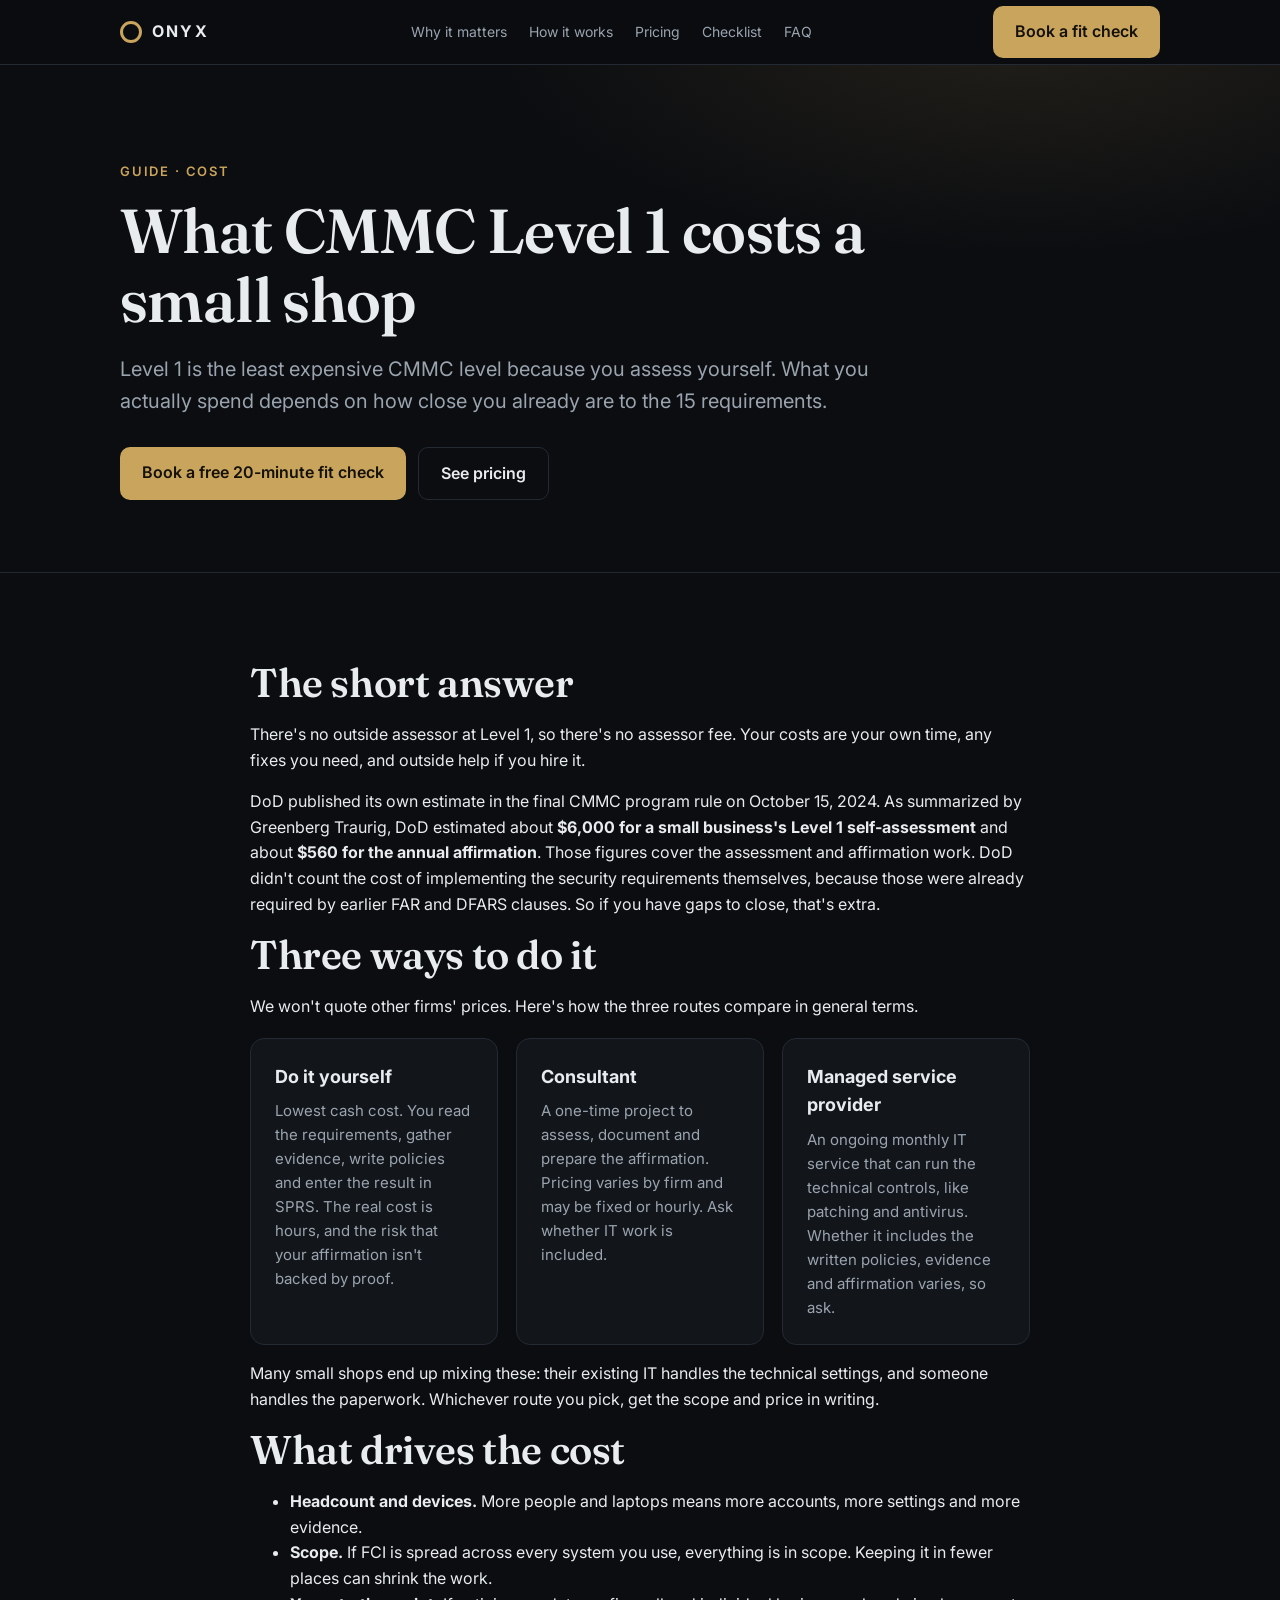
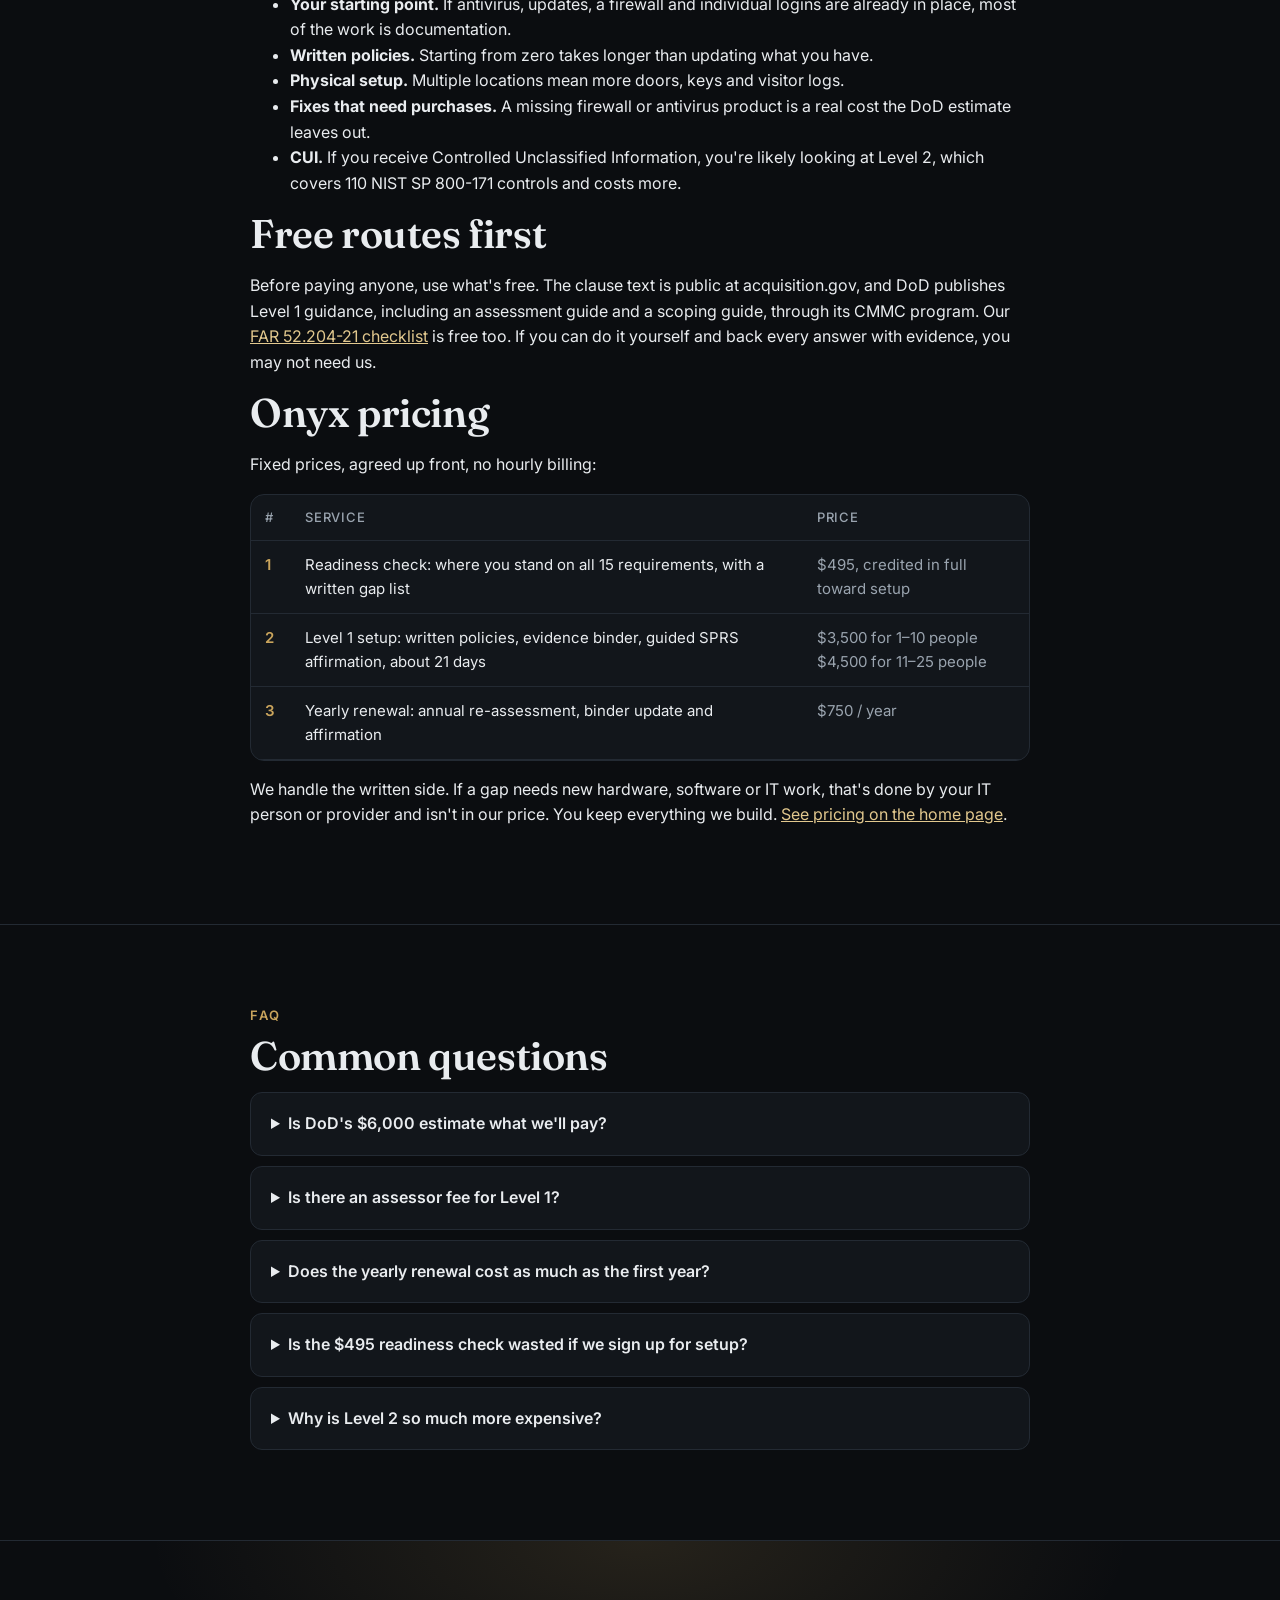
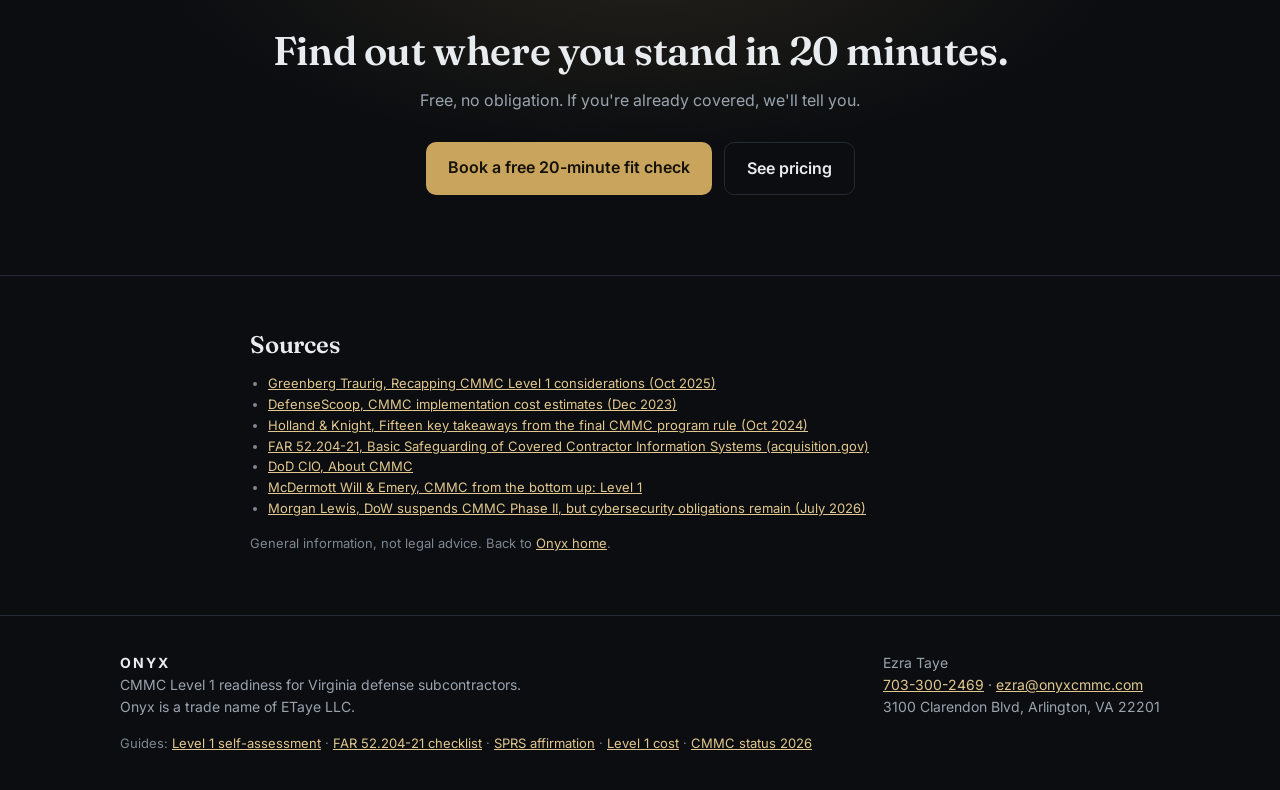
==== cmmc-level-1-cost/index.html @ 54ad32a2 "Add 5 Level 1 guides, sitemap, robots, llms.txt; claim fixes Co-Authored-By: Claude Opus 5.5 <norepl" ====
<!doctype html>
<html lang="en">
<head>
<meta charset="utf-8">
<meta name="viewport" content="width=device-width, initial-scale=1">
<title>CMMC Level 1 Cost: Honest Ranges for Small Shops</title>
<meta name="description" content="What CMMC Level 1 actually costs a small DoD subcontractor: DoD's own estimate, DIY vs consultant vs MSP, what drives cost, and Onyx's fixed prices.">
<link rel="canonical" href="https://onyxcmmc.com/cmmc-level-1-cost/">
<link rel="icon" href="data:image/svg+xml,%3Csvg xmlns='http://www.w3.org/2000/svg' viewBox='0 0 32 32'%3E%3Crect width='32' height='32' rx='7' fill='%230b0d10'/%3E%3Ccircle cx='16' cy='16' r='8.5' fill='none' stroke='%23c9a45c' stroke-width='3'/%3E%3C/svg%3E">
<link rel="preconnect" href="https://fonts.googleapis.com">
<link rel="preconnect" href="https://fonts.gstatic.com" crossorigin>
<link href="https://fonts.googleapis.com/css2?family=Inter:wght@400;500;600;700&family=Fraunces:opsz,wght@9..144,500;9..144,600&display=swap" rel="stylesheet">
<style>
:root{--bg:#0b0d10;--panel:#12161b;--line:#232a33;--text:#e9ecef;--muted:#9aa4af;--gold:#c9a45c;--gold2:#e2c88e;--ok:#5fb98a;--max:1080px}
*{box-sizing:border-box}html{scroll-behavior:smooth}
body{margin:0;background:var(--bg);color:var(--text);font:16px/1.6 Inter,system-ui,-apple-system,Segoe UI,Roboto,sans-serif;-webkit-font-smoothing:antialiased}
a{color:var(--gold2)}
.wrap{max-width:var(--max);margin:0 auto;padding:0 20px}
header{position:sticky;top:0;z-index:5;background:rgba(11,13,16,.88);backdrop-filter:blur(8px);border-bottom:1px solid var(--line)}
.nav{display:flex;align-items:center;justify-content:space-between;height:64px}
.logo{display:flex;align-items:center;gap:10px;font-weight:700;letter-spacing:.14em;text-decoration:none;color:var(--text)}
.logo i{width:22px;height:22px;border-radius:50%;border:3px solid var(--gold);display:inline-block}
.nav nav a{color:var(--muted);text-decoration:none;margin-left:22px;font-size:14px}
.nav nav a:hover{color:var(--text)}
.btn{display:inline-block;background:var(--gold);color:#14110a;font-weight:600;text-decoration:none;padding:13px 22px;border-radius:10px;transition:background .15s}
.btn:hover{background:var(--gold2)}
.btn.ghost{background:transparent;color:var(--text);border:1px solid var(--line)}
.btn.ghost:hover{border-color:var(--gold)}
.hero{padding:96px 0 72px;border-bottom:1px solid var(--line);background:radial-gradient(900px 400px at 80% -10%,rgba(201,164,92,.13),transparent 60%)}
.eyebrow{color:var(--gold);font-size:13px;font-weight:600;letter-spacing:.14em;text-transform:uppercase}
h1,h2{font-family:Fraunces,Georgia,serif;font-weight:600;letter-spacing:-.01em;line-height:1.12}
h1{font-size:clamp(36px,5.4vw,62px);margin:14px 0 18px;max-width:14ch}
.lead{font-size:clamp(17px,2vw,20px);color:var(--muted);max-width:60ch;margin:0 0 30px}
.ctas{display:flex;gap:12px;flex-wrap:wrap}
.trust{display:flex;gap:28px;flex-wrap:wrap;margin-top:40px;color:var(--muted);font-size:14px}
.trust b{color:var(--text);font-weight:600}
section{padding:80px 0;border-bottom:1px solid var(--line)}
h2{font-size:clamp(28px,3.6vw,40px);margin:8px 0 14px}
.sub{color:var(--muted);max-width:62ch;margin:0 0 36px}
.grid{display:grid;gap:18px}
.g3{grid-template-columns:repeat(3,1fr)}.g2{grid-template-columns:repeat(2,1fr)}
.card{background:var(--panel);border:1px solid var(--line);border-radius:14px;padding:24px}
.card h3{margin:0 0 8px;font-size:18px}
.card p{margin:0;color:var(--muted);font-size:15px}
.num{font-family:Fraunces,Georgia,serif;color:var(--gold);font-size:30px;line-height:1;margin-bottom:12px}
.stat{font-family:Fraunces,Georgia,serif;font-size:44px;color:var(--gold2);line-height:1}
.price{display:flex;flex-direction:column}
.price .amt{font-family:Fraunces,Georgia,serif;font-size:40px;margin:6px 0 4px}
.price .amt small{font-family:Inter,sans-serif;font-size:14px;color:var(--muted);font-weight:400}
.price ul{padding-left:18px;color:var(--muted);font-size:15px;margin:12px 0 0}
.price.feature{border-color:var(--gold)}
.tag{display:inline-block;font-size:12px;font-weight:600;color:#14110a;background:var(--gold);padding:3px 9px;border-radius:99px;align-self:flex-start}
table{width:100%;border-collapse:collapse;font-size:15px}
th,td{text-align:left;padding:12px 14px;border-bottom:1px solid var(--line);vertical-align:top}
th{color:var(--muted);font-weight:500;font-size:13px;text-transform:uppercase;letter-spacing:.06em}
td:first-child{color:var(--gold);font-weight:600;width:40px}
td:last-child{color:var(--muted)}
.tablewrap{background:var(--panel);border:1px solid var(--line);border-radius:14px;overflow-x:auto}
details{background:var(--panel);border:1px solid var(--line);border-radius:12px;padding:18px 20px;margin-bottom:10px}
summary{cursor:pointer;font-weight:600}
details p{color:var(--muted);margin:10px 0 0}
.cta-band{text-align:center;background:radial-gradient(700px 300px at 50% 0,rgba(201,164,92,.14),transparent 70%)}
.cta-band .ctas{justify-content:center}
footer{padding:36px 0;color:var(--muted);font-size:14px}
.foot{display:flex;justify-content:space-between;gap:20px;flex-wrap:wrap}
.note{font-size:13px;color:#7d8792;margin-top:14px}
@media (max-width:860px){.g3,.g2{grid-template-columns:1fr}.nav nav{display:none}.hero{padding:64px 0 52px}section{padding:60px 0}}
</style>
<script type="application/ld+json">
{
 "@context": "https://schema.org",
 "@type": "FAQPage",
 "mainEntity": [
  {
   "@type": "Question",
   "name": "Is DoD's $6,000 estimate what we'll pay?",
   "acceptedAnswer": {
    "@type": "Answer",
    "text": "Not necessarily. It's DoD's estimate of the assessment work for a small business, and it leaves out the cost of implementing the requirements. Your cost depends on your gaps and whether you hire help."
   }
  },
  {
   "@type": "Question",
   "name": "Is there an assessor fee for Level 1?",
   "acceptedAnswer": {
    "@type": "Answer",
    "text": "No outside assessor is involved at Level 1. Your company assesses itself and affirms the result in SPRS."
   }
  },
  {
   "@type": "Question",
   "name": "Does the yearly renewal cost as much as the first year?",
   "acceptedAnswer": {
    "@type": "Answer",
    "text": "With Onyx, no. The yearly renewal is $750, compared with $3,500 to $4,500 for setup, because the policies and evidence binder already exist."
   }
  },
  {
   "@type": "Question",
   "name": "Is the $495 readiness check wasted if we sign up for setup?",
   "acceptedAnswer": {
    "@type": "Answer",
    "text": "No. It's credited in full toward the Level 1 setup."
   }
  },
  {
   "@type": "Question",
   "name": "Why is Level 2 so much more expensive?",
   "acceptedAnswer": {
    "@type": "Answer",
    "text": "Level 2 covers the 110 controls in NIST SP 800-171 for companies handling CUI, compared with 15 requirements at Level 1."
   }
  }
 ]
}
</script>
</head>
<body>
<header><div class="wrap nav">
  <a class="logo" href="/"><i></i>ONYX</a>
  <nav><a href="/#why">Why it matters</a><a href="/#how">How it works</a><a href="/#pricing">Pricing</a><a href="/#checklist">Checklist</a><a href="/#faq">FAQ</a></nav>
  <a class="btn" href="https://calendar.app.google/ubBg99S3piYL8Ur68">Book a fit check</a>
</div></header>

<main>
<div class="hero"><div class="wrap">
  <div class="eyebrow">Guide · Cost</div>
  <h1 style="max-width:20ch">What CMMC Level 1 costs a small shop</h1>
  <p class="lead">Level 1 is the least expensive CMMC level because you assess yourself. What you actually spend depends on how close you already are to the 15 requirements.</p>
  
  <div class="ctas">
    <a class="btn" href="https://calendar.app.google/ubBg99S3piYL8Ur68">Book a free 20-minute fit check</a>
    <a class="btn ghost" href="/#pricing">See pricing</a>
  </div>
</div></div>

<section><div class="wrap" style="max-width:820px">
<h2>The short answer</h2>
<p>There's no outside assessor at Level 1, so there's no assessor fee. Your costs are your own time, any fixes you need, and outside help if you hire it.</p>
<p>DoD published its own estimate in the final CMMC program rule on October 15, 2024. As summarized by Greenberg Traurig, DoD estimated about <b>$6,000 for a small business's Level 1 self-assessment</b> and about <b>$560 for the annual affirmation</b>. Those figures cover the assessment and affirmation work. DoD didn't count the cost of implementing the security requirements themselves, because those were already required by earlier FAR and DFARS clauses. So if you have gaps to close, that's extra.</p>

<h2>Three ways to do it</h2>
<p>We won't quote other firms' prices. Here's how the three routes compare in general terms.</p>
<div class="grid g3" style="margin:18px 0 8px">
  <div class="card"><h3>Do it yourself</h3><p>Lowest cash cost. You read the requirements, gather evidence, write policies and enter the result in SPRS. The real cost is hours, and the risk that your affirmation isn't backed by proof.</p></div>
  <div class="card"><h3>Consultant</h3><p>A one-time project to assess, document and prepare the affirmation. Pricing varies by firm and may be fixed or hourly. Ask whether IT work is included.</p></div>
  <div class="card"><h3>Managed service provider</h3><p>An ongoing monthly IT service that can run the technical controls, like patching and antivirus. Whether it includes the written policies, evidence and affirmation varies, so ask.</p></div>
</div>
<p>Many small shops end up mixing these: their existing IT handles the technical settings, and someone handles the paperwork. Whichever route you pick, get the scope and price in writing.</p>

<h2>What drives the cost</h2>
<ul>
  <li><b>Headcount and devices.</b> More people and laptops means more accounts, more settings and more evidence.</li>
  <li><b>Scope.</b> If FCI is spread across every system you use, everything is in scope. Keeping it in fewer places can shrink the work.</li>
  <li><b>Your starting point.</b> If antivirus, updates, a firewall and individual logins are already in place, most of the work is documentation.</li>
  <li><b>Written policies.</b> Starting from zero takes longer than updating what you have.</li>
  <li><b>Physical setup.</b> Multiple locations mean more doors, keys and visitor logs.</li>
  <li><b>Fixes that need purchases.</b> A missing firewall or antivirus product is a real cost the DoD estimate leaves out.</li>
  <li><b>CUI.</b> If you receive Controlled Unclassified Information, you're likely looking at Level 2, which covers 110 NIST SP 800-171 controls and costs more.</li>
</ul>

<h2>Free routes first</h2>
<p>Before paying anyone, use what's free. The clause text is public at acquisition.gov, and DoD publishes Level 1 guidance, including an assessment guide and a scoping guide, through its CMMC program. Our <a href="/far-52-204-21-checklist/">FAR 52.204-21 checklist</a> is free too. If you can do it yourself and back every answer with evidence, you may not need us.</p>

<h2>Onyx pricing</h2>
<p>Fixed prices, agreed up front, no hourly billing:</p>
<div class="tablewrap" style="margin:14px 0"><table>
  <thead><tr><th>#</th><th>Service</th><th>Price</th></tr></thead>
  <tbody>
    <tr><td>1</td><td>Readiness check: where you stand on all 15 requirements, with a written gap list</td><td>$495, credited in full toward setup</td></tr>
    <tr><td>2</td><td>Level 1 setup: written policies, evidence binder, guided SPRS affirmation, about 21 days</td><td>$3,500 for 1–10 people<br>$4,500 for 11–25 people</td></tr>
    <tr><td>3</td><td>Yearly renewal: annual re-assessment, binder update and affirmation</td><td>$750 / year</td></tr>
  </tbody>
</table></div>
<p>We handle the written side. If a gap needs new hardware, software or IT work, that's done by your IT person or provider and isn't in our price. You keep everything we build. <a href="/#pricing">See pricing on the home page</a>.</p>
</div></section>

<section id="faq"><div class="wrap" style="max-width:820px">
  <div class="eyebrow">FAQ</div>
  <h2>Common questions</h2>
  <details><summary>Is DoD's $6,000 estimate what we'll pay?</summary><p>Not necessarily. It's DoD's estimate of the assessment work for a small business, and it leaves out the cost of implementing the requirements. Your cost depends on your gaps and whether you hire help.</p></details>
  <details><summary>Is there an assessor fee for Level 1?</summary><p>No outside assessor is involved at Level 1. Your company assesses itself and affirms the result in SPRS.</p></details>
  <details><summary>Does the yearly renewal cost as much as the first year?</summary><p>With Onyx, no. The yearly renewal is $750, compared with $3,500 to $4,500 for setup, because the policies and evidence binder already exist.</p></details>
  <details><summary>Is the $495 readiness check wasted if we sign up for setup?</summary><p>No. It's credited in full toward the Level 1 setup.</p></details>
  <details><summary>Why is Level 2 so much more expensive?</summary><p>Level 2 covers the 110 controls in NIST SP 800-171 for companies handling CUI, compared with 15 requirements at Level 1.</p></details>
</div></section>

<section class="cta-band"><div class="wrap">
  <h2>Find out where you stand in 20 minutes.</h2>
  <p class="sub" style="margin:0 auto 28px">Free, no obligation. If you're already covered, we'll tell you.</p>
  <div class="ctas"><a class="btn" href="https://calendar.app.google/ubBg99S3piYL8Ur68">Book a free 20-minute fit check</a><a class="btn ghost" href="/#pricing">See pricing</a></div>
</div></section>

<section style="padding:48px 0"><div class="wrap" style="max-width:820px">
  <h2 style="font-size:24px">Sources</h2>
  <ul class="note" style="padding-left:18px">
    <li><a href="https://gtlaw.com/en/insights/2025/10/recapping-cmmc-level-1-considerations-for-government-contractors">Greenberg Traurig, Recapping CMMC Level 1 considerations (Oct 2025)</a></li>
    <li><a href="https://defensescoop.com/2023/12/28/cmmc-implementation-cost-estimates/">DefenseScoop, CMMC implementation cost estimates (Dec 2023)</a></li>
    <li><a href="https://hklaw.com/en/insights/publications/2024/10/fifteen-key-takeaways-from-the-final-cmmc-program-rule-issued-by-dod">Holland &amp; Knight, Fifteen key takeaways from the final CMMC program rule (Oct 2024)</a></li>
    <li><a href="https://www.acquisition.gov/far/52.204-21">FAR 52.204-21, Basic Safeguarding of Covered Contractor Information Systems (acquisition.gov)</a></li>
    <li><a href="https://dodcio.defense.gov/CMMC/about">DoD CIO, About CMMC</a></li>
    <li><a href="https://www.mwe.com/?p=263508">McDermott Will &amp; Emery, CMMC from the bottom up: Level 1</a></li>
    <li><a href="https://www.morganlewis.com/pubs/2026/07/department-of-war-suspends-cmmc-phase-ii-requirements-but-cybersecurity-obligations-remain">Morgan Lewis, DoW suspends CMMC Phase II, but cybersecurity obligations remain (July 2026)</a></li>
  </ul>
  <p class="note">General information, not legal advice. Back to <a href="/">Onyx home</a>.</p>
</div></section>
</main>

<footer><div class="wrap foot">
  <div><b style="color:var(--text);letter-spacing:.14em">ONYX</b><br>CMMC Level 1 readiness for Virginia defense subcontractors.<br>Onyx is a trade name of ETaye LLC.</div>
  <div>Ezra Taye<br><a href="tel:+17033002469">703-300-2469</a> · <a href="mailto:ezra@onyxcmmc.com">ezra@onyxcmmc.com</a><br>3100 Clarendon Blvd, Arlington, VA 22201</div>
</div>
<div class="wrap note">Guides: <a href="/cmmc-level-1-self-assessment/">Level 1 self-assessment</a> · <a href="/far-52-204-21-checklist/">FAR 52.204-21 checklist</a> · <a href="/sprs-level-1-affirmation/">SPRS affirmation</a> · <a href="/cmmc-level-1-cost/">Level 1 cost</a> · <a href="/cmmc-status-2026/">CMMC status 2026</a></div>
</footer>
</body>
</html>
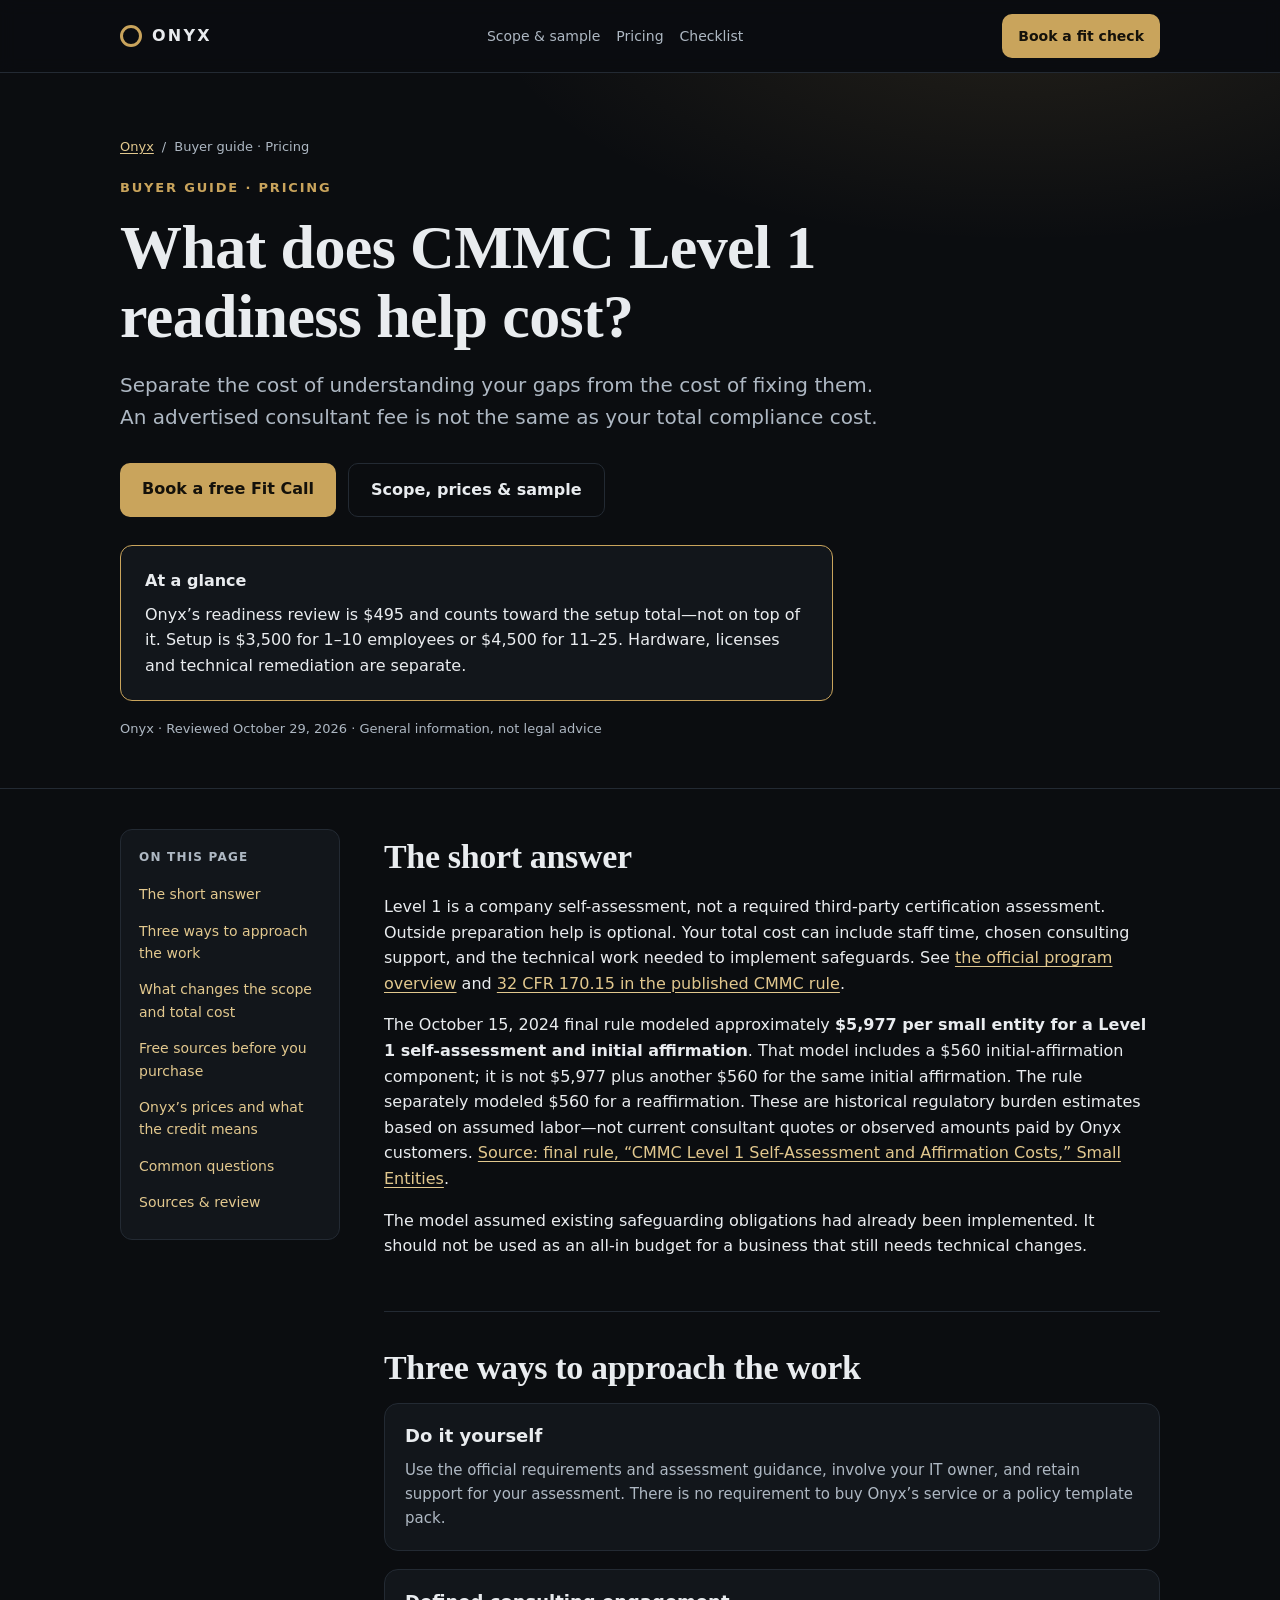
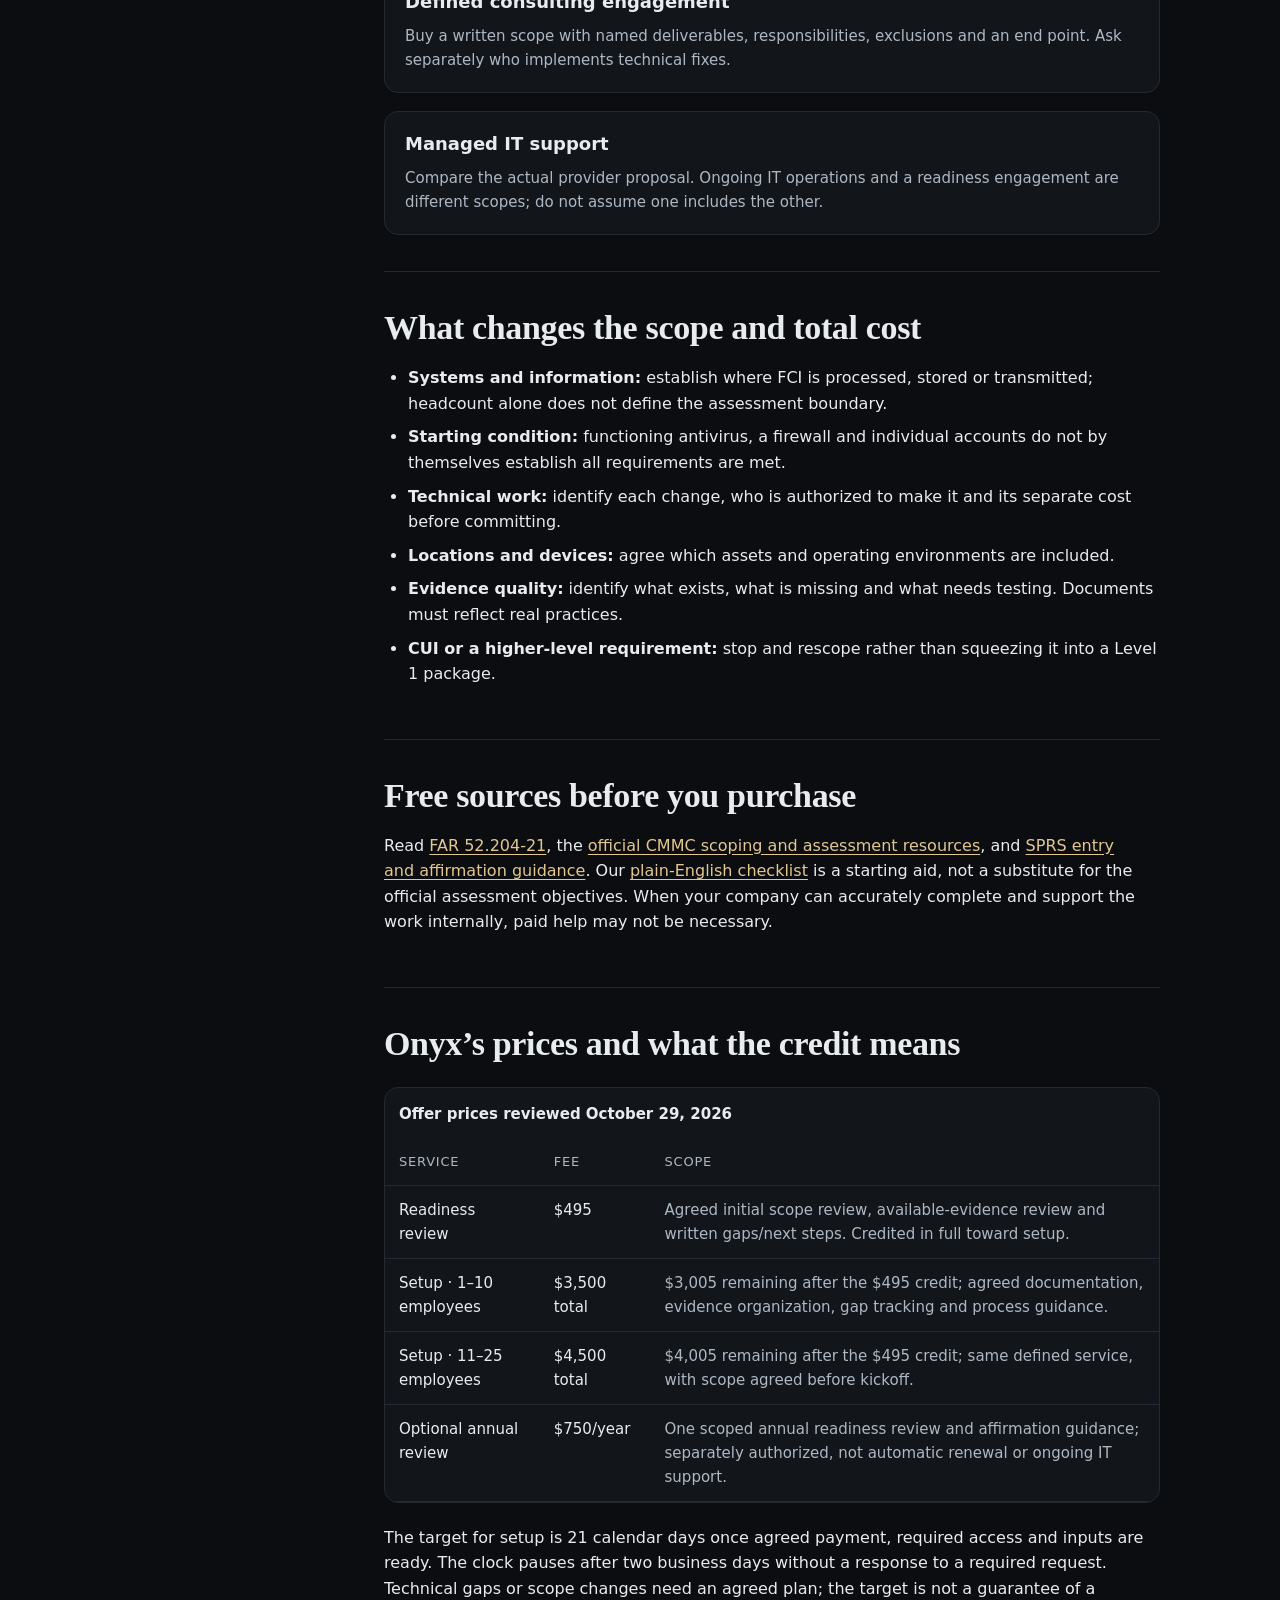
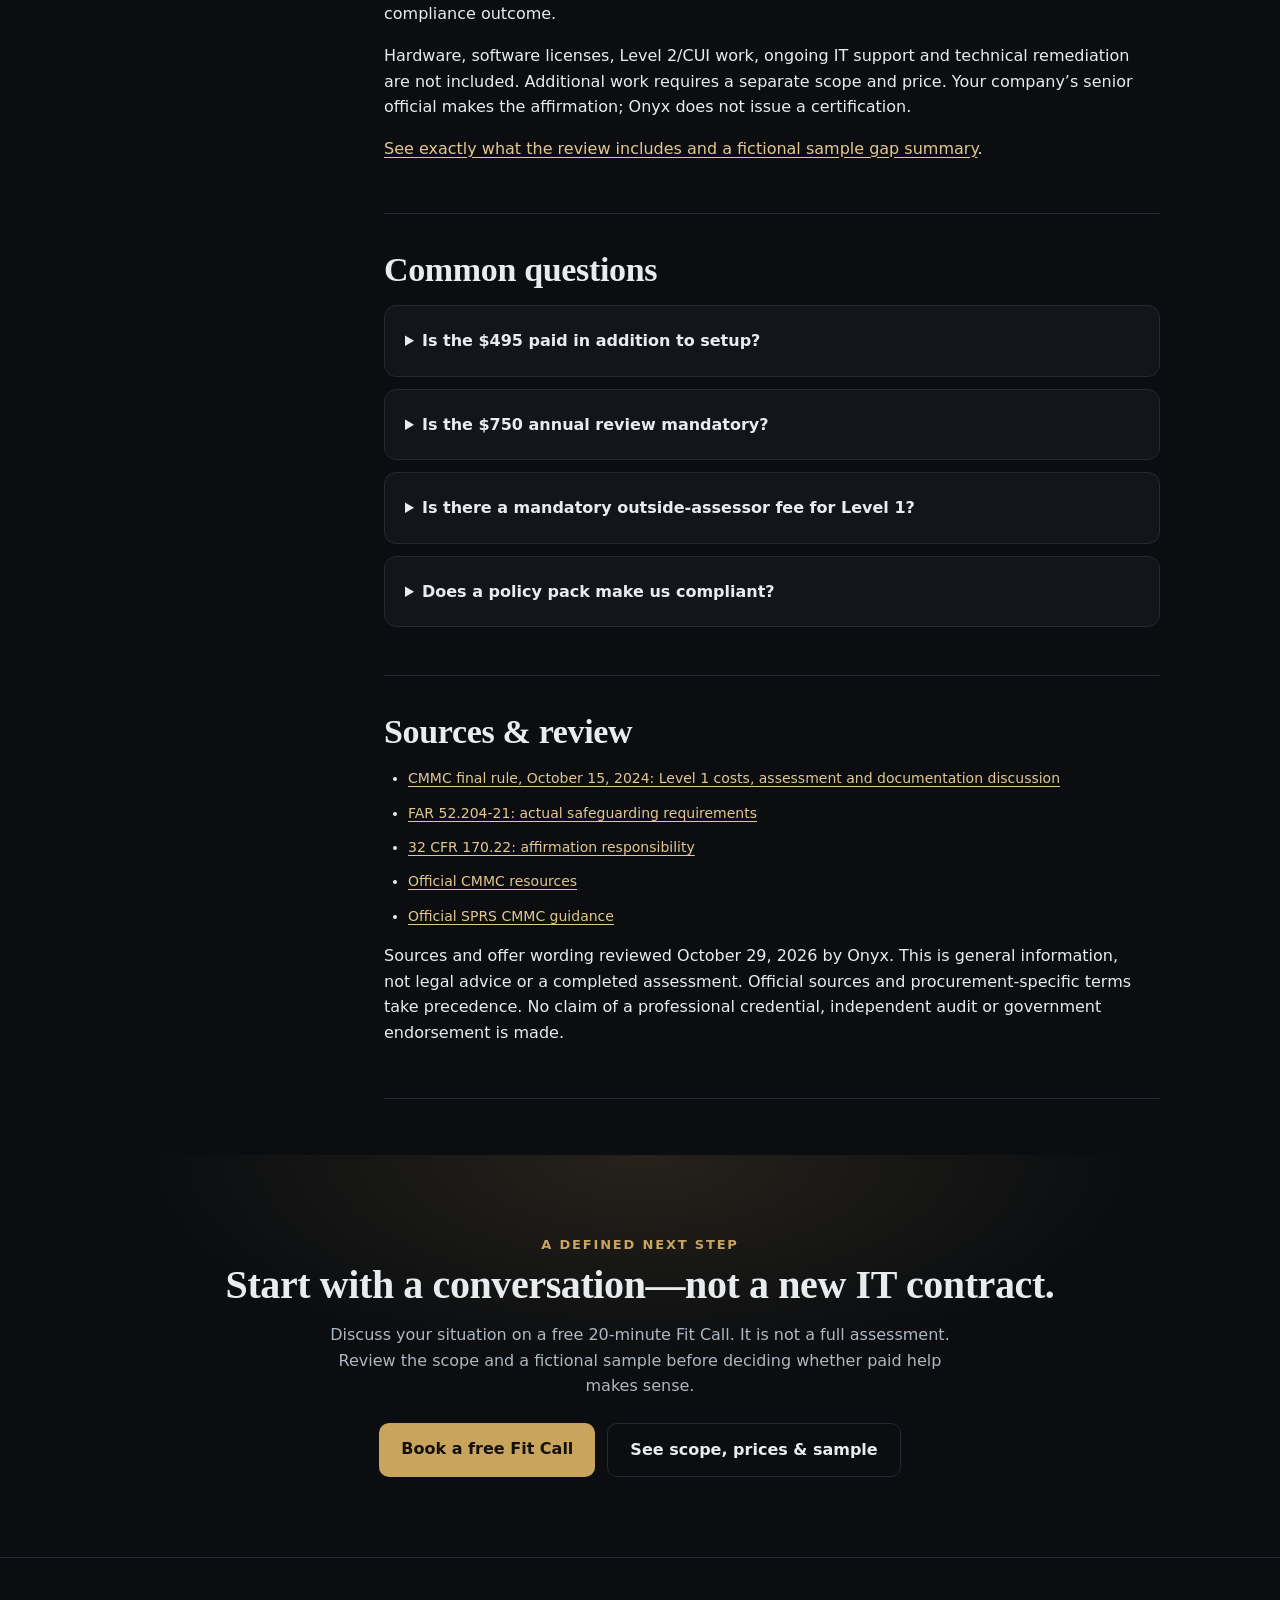
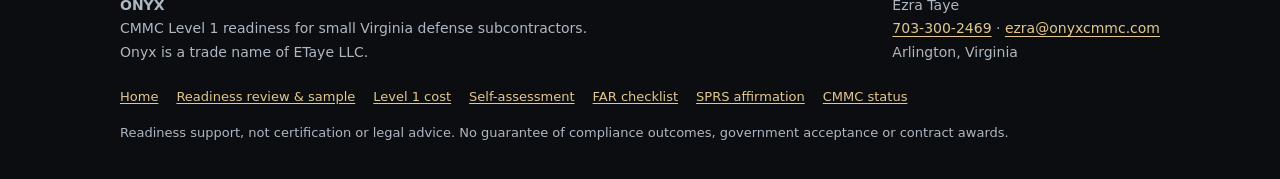
==== commit 7cac1fcf: "Release onyx-hq 6cce820: PR1 seven-page SEO polish, readiness-review page, inquiry composer Source: " ====
--- a/cmmc-level-1-cost/index.html
+++ b/cmmc-level-1-cost/index.html
@@ -1,216 +1,9 @@
 <!doctype html>
-<html lang="en">
-<head>
-<meta charset="utf-8">
-<meta name="viewport" content="width=device-width, initial-scale=1">
-<title>CMMC Level 1 Cost: Honest Ranges for Small Shops</title>
-<meta name="description" content="What CMMC Level 1 actually costs a small DoD subcontractor: DoD's own estimate, DIY vs consultant vs MSP, what drives cost, and Onyx's fixed prices.">
-<link rel="canonical" href="https://onyxcmmc.com/cmmc-level-1-cost/">
-<link rel="icon" href="data:image/svg+xml,%3Csvg xmlns='http://www.w3.org/2000/svg' viewBox='0 0 32 32'%3E%3Crect width='32' height='32' rx='7' fill='%230b0d10'/%3E%3Ccircle cx='16' cy='16' r='8.5' fill='none' stroke='%23c9a45c' stroke-width='3'/%3E%3C/svg%3E">
-<link rel="preconnect" href="https://fonts.googleapis.com">
-<link rel="preconnect" href="https://fonts.gstatic.com" crossorigin>
-<link href="https://fonts.googleapis.com/css2?family=Inter:wght@400;500;600;700&family=Fraunces:opsz,wght@9..144,500;9..144,600&display=swap" rel="stylesheet">
-<style>
-:root{--bg:#0b0d10;--panel:#12161b;--line:#232a33;--text:#e9ecef;--muted:#9aa4af;--gold:#c9a45c;--gold2:#e2c88e;--ok:#5fb98a;--max:1080px}
-*{box-sizing:border-box}html{scroll-behavior:smooth}
-body{margin:0;background:var(--bg);color:var(--text);font:16px/1.6 Inter,system-ui,-apple-system,Segoe UI,Roboto,sans-serif;-webkit-font-smoothing:antialiased}
-a{color:var(--gold2)}
-.wrap{max-width:var(--max);margin:0 auto;padding:0 20px}
-header{position:sticky;top:0;z-index:5;background:rgba(11,13,16,.88);backdrop-filter:blur(8px);border-bottom:1px solid var(--line)}
-.nav{display:flex;align-items:center;justify-content:space-between;height:64px}
-.logo{display:flex;align-items:center;gap:10px;font-weight:700;letter-spacing:.14em;text-decoration:none;color:var(--text)}
-.logo i{width:22px;height:22px;border-radius:50%;border:3px solid var(--gold);display:inline-block}
-.nav nav a{color:var(--muted);text-decoration:none;margin-left:22px;font-size:14px}
-.nav nav a:hover{color:var(--text)}
-.btn{display:inline-block;background:var(--gold);color:#14110a;font-weight:600;text-decoration:none;padding:13px 22px;border-radius:10px;transition:background .15s}
-.btn:hover{background:var(--gold2)}
-.btn.ghost{background:transparent;color:var(--text);border:1px solid var(--line)}
-.btn.ghost:hover{border-color:var(--gold)}
-.hero{padding:96px 0 72px;border-bottom:1px solid var(--line);background:radial-gradient(900px 400px at 80% -10%,rgba(201,164,92,.13),transparent 60%)}
-.eyebrow{color:var(--gold);font-size:13px;font-weight:600;letter-spacing:.14em;text-transform:uppercase}
-h1,h2{font-family:Fraunces,Georgia,serif;font-weight:600;letter-spacing:-.01em;line-height:1.12}
-h1{font-size:clamp(36px,5.4vw,62px);margin:14px 0 18px;max-width:14ch}
-.lead{font-size:clamp(17px,2vw,20px);color:var(--muted);max-width:60ch;margin:0 0 30px}
-.ctas{display:flex;gap:12px;flex-wrap:wrap}
-.trust{display:flex;gap:28px;flex-wrap:wrap;margin-top:40px;color:var(--muted);font-size:14px}
-.trust b{color:var(--text);font-weight:600}
-section{padding:80px 0;border-bottom:1px solid var(--line)}
-h2{font-size:clamp(28px,3.6vw,40px);margin:8px 0 14px}
-.sub{color:var(--muted);max-width:62ch;margin:0 0 36px}
-.grid{display:grid;gap:18px}
-.g3{grid-template-columns:repeat(3,1fr)}.g2{grid-template-columns:repeat(2,1fr)}
-.card{background:var(--panel);border:1px solid var(--line);border-radius:14px;padding:24px}
-.card h3{margin:0 0 8px;font-size:18px}
-.card p{margin:0;color:var(--muted);font-size:15px}
-.num{font-family:Fraunces,Georgia,serif;color:var(--gold);font-size:30px;line-height:1;margin-bottom:12px}
-.stat{font-family:Fraunces,Georgia,serif;font-size:44px;color:var(--gold2);line-height:1}
-.price{display:flex;flex-direction:column}
-.price .amt{font-family:Fraunces,Georgia,serif;font-size:40px;margin:6px 0 4px}
-.price .amt small{font-family:Inter,sans-serif;font-size:14px;color:var(--muted);font-weight:400}
-.price ul{padding-left:18px;color:var(--muted);font-size:15px;margin:12px 0 0}
-.price.feature{border-color:var(--gold)}
-.tag{display:inline-block;font-size:12px;font-weight:600;color:#14110a;background:var(--gold);padding:3px 9px;border-radius:99px;align-self:flex-start}
-table{width:100%;border-collapse:collapse;font-size:15px}
-th,td{text-align:left;padding:12px 14px;border-bottom:1px solid var(--line);vertical-align:top}
-th{color:var(--muted);font-weight:500;font-size:13px;text-transform:uppercase;letter-spacing:.06em}
-td:first-child{color:var(--gold);font-weight:600;width:40px}
-td:last-child{color:var(--muted)}
-.tablewrap{background:var(--panel);border:1px solid var(--line);border-radius:14px;overflow-x:auto}
-details{background:var(--panel);border:1px solid var(--line);border-radius:12px;padding:18px 20px;margin-bottom:10px}
-summary{cursor:pointer;font-weight:600}
-details p{color:var(--muted);margin:10px 0 0}
-.cta-band{text-align:center;background:radial-gradient(700px 300px at 50% 0,rgba(201,164,92,.14),transparent 70%)}
-.cta-band .ctas{justify-content:center}
-footer{padding:36px 0;color:var(--muted);font-size:14px}
-.foot{display:flex;justify-content:space-between;gap:20px;flex-wrap:wrap}
-.note{font-size:13px;color:#7d8792;margin-top:14px}
-@media (max-width:860px){.g3,.g2{grid-template-columns:1fr}.nav nav{display:none}.hero{padding:64px 0 52px}section{padding:60px 0}}
-</style>
-<script type="application/ld+json">
-{
- "@context": "https://schema.org",
- "@type": "FAQPage",
- "mainEntity": [
-  {
-   "@type": "Question",
-   "name": "Is DoD's $6,000 estimate what we'll pay?",
-   "acceptedAnswer": {
-    "@type": "Answer",
-    "text": "Not necessarily. It's DoD's estimate of the assessment work for a small business, and it leaves out the cost of implementing the requirements. Your cost depends on your gaps and whether you hire help."
-   }
-  },
-  {
-   "@type": "Question",
-   "name": "Is there an assessor fee for Level 1?",
-   "acceptedAnswer": {
-    "@type": "Answer",
-    "text": "No outside assessor is involved at Level 1. Your company assesses itself and affirms the result in SPRS."
-   }
-  },
-  {
-   "@type": "Question",
-   "name": "Does the yearly renewal cost as much as the first year?",
-   "acceptedAnswer": {
-    "@type": "Answer",
-    "text": "With Onyx, no. The yearly renewal is $750, compared with $3,500 to $4,500 for setup, because the policies and evidence binder already exist."
-   }
-  },
-  {
-   "@type": "Question",
-   "name": "Is the $495 readiness check wasted if we sign up for setup?",
-   "acceptedAnswer": {
-    "@type": "Answer",
-    "text": "No. It's credited in full toward the Level 1 setup."
-   }
-  },
-  {
-   "@type": "Question",
-   "name": "Why is Level 2 so much more expensive?",
-   "acceptedAnswer": {
-    "@type": "Answer",
-    "text": "Level 2 covers the 110 controls in NIST SP 800-171 for companies handling CUI, compared with 15 requirements at Level 1."
-   }
-  }
- ]
-}
-</script>
-</head>
-<body>
-<header><div class="wrap nav">
-  <a class="logo" href="/"><i></i>ONYX</a>
-  <nav><a href="/#why">Why it matters</a><a href="/#how">How it works</a><a href="/#pricing">Pricing</a><a href="/#checklist">Checklist</a><a href="/#faq">FAQ</a></nav>
-  <a class="btn" href="https://calendar.app.google/ubBg99S3piYL8Ur68">Book a fit check</a>
-</div></header>
-
-<main>
-<div class="hero"><div class="wrap">
-  <div class="eyebrow">Guide · Cost</div>
-  <h1 style="max-width:20ch">What CMMC Level 1 costs a small shop</h1>
-  <p class="lead">Level 1 is the least expensive CMMC level because you assess yourself. What you actually spend depends on how close you already are to the 15 requirements.</p>
-  
-  <div class="ctas">
-    <a class="btn" href="https://calendar.app.google/ubBg99S3piYL8Ur68">Book a free 20-minute fit check</a>
-    <a class="btn ghost" href="/#pricing">See pricing</a>
-  </div>
-</div></div>
-
-<section><div class="wrap" style="max-width:820px">
-<h2>The short answer</h2>
-<p>There's no outside assessor at Level 1, so there's no assessor fee. Your costs are your own time, any fixes you need, and outside help if you hire it.</p>
-<p>DoD published its own estimate in the final CMMC program rule on October 15, 2024. As summarized by Greenberg Traurig, DoD estimated about <b>$6,000 for a small business's Level 1 self-assessment</b> and about <b>$560 for the annual affirmation</b>. Those figures cover the assessment and affirmation work. DoD didn't count the cost of implementing the security requirements themselves, because those were already required by earlier FAR and DFARS clauses. So if you have gaps to close, that's extra.</p>
-
-<h2>Three ways to do it</h2>
-<p>We won't quote other firms' prices. Here's how the three routes compare in general terms.</p>
-<div class="grid g3" style="margin:18px 0 8px">
-  <div class="card"><h3>Do it yourself</h3><p>Lowest cash cost. You read the requirements, gather evidence, write policies and enter the result in SPRS. The real cost is hours, and the risk that your affirmation isn't backed by proof.</p></div>
-  <div class="card"><h3>Consultant</h3><p>A one-time project to assess, document and prepare the affirmation. Pricing varies by firm and may be fixed or hourly. Ask whether IT work is included.</p></div>
-  <div class="card"><h3>Managed service provider</h3><p>An ongoing monthly IT service that can run the technical controls, like patching and antivirus. Whether it includes the written policies, evidence and affirmation varies, so ask.</p></div>
-</div>
-<p>Many small shops end up mixing these: their existing IT handles the technical settings, and someone handles the paperwork. Whichever route you pick, get the scope and price in writing.</p>
-
-<h2>What drives the cost</h2>
-<ul>
-  <li><b>Headcount and devices.</b> More people and laptops means more accounts, more settings and more evidence.</li>
-  <li><b>Scope.</b> If FCI is spread across every system you use, everything is in scope. Keeping it in fewer places can shrink the work.</li>
-  <li><b>Your starting point.</b> If antivirus, updates, a firewall and individual logins are already in place, most of the work is documentation.</li>
-  <li><b>Written policies.</b> Starting from zero takes longer than updating what you have.</li>
-  <li><b>Physical setup.</b> Multiple locations mean more doors, keys and visitor logs.</li>
-  <li><b>Fixes that need purchases.</b> A missing firewall or antivirus product is a real cost the DoD estimate leaves out.</li>
-  <li><b>CUI.</b> If you receive Controlled Unclassified Information, you're likely looking at Level 2, which covers 110 NIST SP 800-171 controls and costs more.</li>
-</ul>
-
-<h2>Free routes first</h2>
-<p>Before paying anyone, use what's free. The clause text is public at acquisition.gov, and DoD publishes Level 1 guidance, including an assessment guide and a scoping guide, through its CMMC program. Our <a href="/far-52-204-21-checklist/">FAR 52.204-21 checklist</a> is free too. If you can do it yourself and back every answer with evidence, you may not need us.</p>
-
-<h2>Onyx pricing</h2>
-<p>Fixed prices, agreed up front, no hourly billing:</p>
-<div class="tablewrap" style="margin:14px 0"><table>
-  <thead><tr><th>#</th><th>Service</th><th>Price</th></tr></thead>
-  <tbody>
-    <tr><td>1</td><td>Readiness check: where you stand on all 15 requirements, with a written gap list</td><td>$495, credited in full toward setup</td></tr>
-    <tr><td>2</td><td>Level 1 setup: written policies, evidence binder, guided SPRS affirmation, about 21 days</td><td>$3,500 for 1–10 people<br>$4,500 for 11–25 people</td></tr>
-    <tr><td>3</td><td>Yearly renewal: annual re-assessment, binder update and affirmation</td><td>$750 / year</td></tr>
-  </tbody>
-</table></div>
-<p>We handle the written side. If a gap needs new hardware, software or IT work, that's done by your IT person or provider and isn't in our price. You keep everything we build. <a href="/#pricing">See pricing on the home page</a>.</p>
-</div></section>
-
-<section id="faq"><div class="wrap" style="max-width:820px">
-  <div class="eyebrow">FAQ</div>
-  <h2>Common questions</h2>
-  <details><summary>Is DoD's $6,000 estimate what we'll pay?</summary><p>Not necessarily. It's DoD's estimate of the assessment work for a small business, and it leaves out the cost of implementing the requirements. Your cost depends on your gaps and whether you hire help.</p></details>
-  <details><summary>Is there an assessor fee for Level 1?</summary><p>No outside assessor is involved at Level 1. Your company assesses itself and affirms the result in SPRS.</p></details>
-  <details><summary>Does the yearly renewal cost as much as the first year?</summary><p>With Onyx, no. The yearly renewal is $750, compared with $3,500 to $4,500 for setup, because the policies and evidence binder already exist.</p></details>
-  <details><summary>Is the $495 readiness check wasted if we sign up for setup?</summary><p>No. It's credited in full toward the Level 1 setup.</p></details>
-  <details><summary>Why is Level 2 so much more expensive?</summary><p>Level 2 covers the 110 controls in NIST SP 800-171 for companies handling CUI, compared with 15 requirements at Level 1.</p></details>
-</div></section>
-
-<section class="cta-band"><div class="wrap">
-  <h2>Find out where you stand in 20 minutes.</h2>
-  <p class="sub" style="margin:0 auto 28px">Free, no obligation. If you're already covered, we'll tell you.</p>
-  <div class="ctas"><a class="btn" href="https://calendar.app.google/ubBg99S3piYL8Ur68">Book a free 20-minute fit check</a><a class="btn ghost" href="/#pricing">See pricing</a></div>
-</div></section>
-
-<section style="padding:48px 0"><div class="wrap" style="max-width:820px">
-  <h2 style="font-size:24px">Sources</h2>
-  <ul class="note" style="padding-left:18px">
-    <li><a href="https://gtlaw.com/en/insights/2025/10/recapping-cmmc-level-1-considerations-for-government-contractors">Greenberg Traurig, Recapping CMMC Level 1 considerations (Oct 2025)</a></li>
-    <li><a href="https://defensescoop.com/2023/12/28/cmmc-implementation-cost-estimates/">DefenseScoop, CMMC implementation cost estimates (Dec 2023)</a></li>
-    <li><a href="https://hklaw.com/en/insights/publications/2024/10/fifteen-key-takeaways-from-the-final-cmmc-program-rule-issued-by-dod">Holland &amp; Knight, Fifteen key takeaways from the final CMMC program rule (Oct 2024)</a></li>
-    <li><a href="https://www.acquisition.gov/far/52.204-21">FAR 52.204-21, Basic Safeguarding of Covered Contractor Information Systems (acquisition.gov)</a></li>
-    <li><a href="https://dodcio.defense.gov/CMMC/about">DoD CIO, About CMMC</a></li>
-    <li><a href="https://www.mwe.com/?p=263508">McDermott Will &amp; Emery, CMMC from the bottom up: Level 1</a></li>
-    <li><a href="https://www.morganlewis.com/pubs/2026/07/department-of-war-suspends-cmmc-phase-ii-requirements-but-cybersecurity-obligations-remain">Morgan Lewis, DoW suspends CMMC Phase II, but cybersecurity obligations remain (July 2026)</a></li>
-  </ul>
-  <p class="note">General information, not legal advice. Back to <a href="/">Onyx home</a>.</p>
-</div></section>
-</main>
-
-<footer><div class="wrap foot">
-  <div><b style="color:var(--text);letter-spacing:.14em">ONYX</b><br>CMMC Level 1 readiness for Virginia defense subcontractors.<br>Onyx is a trade name of ETaye LLC.</div>
-  <div>Ezra Taye<br><a href="tel:+17033002469">703-300-2469</a> · <a href="mailto:ezra@onyxcmmc.com">ezra@onyxcmmc.com</a><br>3100 Clarendon Blvd, Arlington, VA 22201</div>
-</div>
-<div class="wrap note">Guides: <a href="/cmmc-level-1-self-assessment/">Level 1 self-assessment</a> · <a href="/far-52-204-21-checklist/">FAR 52.204-21 checklist</a> · <a href="/sprs-level-1-affirmation/">SPRS affirmation</a> · <a href="/cmmc-level-1-cost/">Level 1 cost</a> · <a href="/cmmc-status-2026/">CMMC status 2026</a></div>
-</footer>
-</body>
-</html>
+<html lang="en"><head><meta charset="utf-8"><meta name="viewport" content="width=device-width, initial-scale=1">
+<title>CMMC Level 1 Readiness Cost &amp; Fixed Prices | Onyx</title><meta name="description" content="Compare DIY and paid Level 1 help. Onyx: $495 readiness review credited toward $3,500/$4,500 setup, with clear exclusions and an optional $750 annual review."><meta name="robots" content="index,follow"><meta name="referrer" content="strict-origin-when-cross-origin">
+<link rel="canonical" href="https://onyxcmmc.com/cmmc-level-1-cost/"><meta property="og:type" content="article"><meta property="og:title" content="CMMC Level 1 Readiness Cost &amp; Fixed Prices | Onyx"><meta property="og:description" content="Compare DIY and paid Level 1 help. Onyx: $495 readiness review credited toward $3,500/$4,500 setup, with clear exclusions and an optional $750 annual review."><meta property="og:url" content="https://onyxcmmc.com/cmmc-level-1-cost/">
+<link rel="stylesheet" href="/assets/site-polish.css"><script defer src="/assets/referral-request.js"></script>
+<script type="application/ld+json">{"@context": "https://schema.org", "@graph": [{"@type": "WebPage", "@id": "https://onyxcmmc.com/cmmc-level-1-cost/#page", "url": "https://onyxcmmc.com/cmmc-level-1-cost/", "name": "CMMC Level 1 Readiness Cost & Fixed Prices | Onyx", "description": "Compare DIY and paid Level 1 help. Onyx: $495 readiness review credited toward $3,500/$4,500 setup, with clear exclusions and an optional $750 annual review.", "inLanguage": "en-US", "dateModified": "2026-10-29", "publisher": {"@type": "Organization", "name": "Onyx", "url": "https://onyxcmmc.com/"}}, {"@type": "BreadcrumbList", "itemListElement": [{"@type": "ListItem", "position": 1, "name": "Onyx", "item": "https://onyxcmmc.com/"}, {"@type": "ListItem", "position": 2, "name": "What does CMMC Level 1 readiness help cost?", "item": "https://onyxcmmc.com/cmmc-level-1-cost/"}]}]}</script></head>
+<body><a class="skip-link" href="#main">Skip to content</a><header><div class="wrap nav"><a class="logo" href="/" aria-label="Onyx home"><i aria-hidden="true"></i>ONYX</a><nav aria-label="Main navigation"><a href="/readiness-review/">Scope &amp; sample</a><a href="/cmmc-level-1-cost/">Pricing</a><a href="/far-52-204-21-checklist/">Checklist</a></nav><a class="btn" href="https://calendar.app.google/ubBg99S3piYL8Ur68">Book a fit check</a></div></header><main id="main">
+<div class="hero guide-hero"><div class="wrap"><nav class="breadcrumbs" aria-label="Breadcrumb"><a href="/">Onyx</a><span aria-hidden="true">/</span><span>Buyer guide · Pricing</span></nav><div class="eyebrow">Buyer guide · Pricing</div><h1>What does CMMC Level 1 readiness help cost?</h1><p class="lead">Separate the cost of understanding your gaps from the cost of fixing them. An advertised consultant fee is not the same as your total compliance cost.</p><div class="ctas"><a class="btn" href="https://calendar.app.google/ubBg99S3piYL8Ur68">Book a free Fit Call</a><a class="btn ghost" data-onyx-inquiry href="/readiness-review/">Scope, prices &amp; sample</a></div><div class="quick-answer"><strong>At a glance</strong><p>Onyx’s readiness review is $495 and counts toward the setup total—not on top of it. Setup is $3,500 for 1–10 employees or $4,500 for 11–25. Hardware, licenses and technical remediation are separate.</p></div><p class="guide-meta">Onyx · Reviewed October 29, 2026 · General information, not legal advice</p></div></div>
+<div class="wrap guide-layout"><aside class="page-toc"><nav aria-label="On this page"><h2>On this page</h2><a href="#cost-basics">The short answer</a><a href="#options">Three ways to approach the work</a><a href="#cost-drivers">What changes the scope and total cost</a><a href="#free-help">Free sources before you purchase</a><a href="#onyx-pricing">Onyx’s prices and what the credit means</a><a href="#faq">Common questions</a><a href="#sources">Sources &amp; review</a></nav></aside><div class="article-body"><section id="cost-basics" class="guide-section"><h2>The short answer</h2><p>Level 1 is a company self-assessment, not a required third-party certification assessment. Outside preparation help is optional. Your total cost can include staff time, chosen consulting support, and the technical work needed to implement safeguards. See <a href="https://dodcio.defense.gov/CMMC/About/">the official program overview</a> and <a href="https://www.govinfo.gov/content/pkg/FR-2024-10-15/html/2024-22905.htm">32 CFR 170.15 in the published CMMC rule</a>.</p><p>The October 15, 2024 final rule modeled approximately <strong>$5,977 per small entity for a Level 1 self-assessment and initial affirmation</strong>. That model includes a $560 initial-affirmation component; it is not $5,977 plus another $560 for the same initial affirmation. The rule separately modeled $560 for a reaffirmation. These are historical regulatory burden estimates based on assumed labor—not current consultant quotes or observed amounts paid by Onyx customers. <a href="https://www.govinfo.gov/content/pkg/FR-2024-10-15/html/2024-22905.htm">Source: final rule, “CMMC Level 1 Self-Assessment and Affirmation Costs,” Small Entities</a>.</p><p>The model assumed existing safeguarding obligations had already been implemented. It should not be used as an all-in budget for a business that still needs technical changes.</p></section><section id="options" class="guide-section"><h2>Three ways to approach the work</h2><div class="grid g3"><div class="card"><h3>Do it yourself</h3><p>Use the official requirements and assessment guidance, involve your IT owner, and retain support for your assessment. There is no requirement to buy Onyx’s service or a policy template pack.</p></div><div class="card"><h3>Defined consulting engagement</h3><p>Buy a written scope with named deliverables, responsibilities, exclusions and an end point. Ask separately who implements technical fixes.</p></div><div class="card"><h3>Managed IT support</h3><p>Compare the actual provider proposal. Ongoing IT operations and a readiness engagement are different scopes; do not assume one includes the other.</p></div></div></section><section id="cost-drivers" class="guide-section"><h2>What changes the scope and total cost</h2><ul><li><strong>Systems and information:</strong> establish where FCI is processed, stored or transmitted; headcount alone does not define the assessment boundary.</li><li><strong>Starting condition:</strong> functioning antivirus, a firewall and individual accounts do not by themselves establish all requirements are met.</li><li><strong>Technical work:</strong> identify each change, who is authorized to make it and its separate cost before committing.</li><li><strong>Locations and devices:</strong> agree which assets and operating environments are included.</li><li><strong>Evidence quality:</strong> identify what exists, what is missing and what needs testing. Documents must reflect real practices.</li><li><strong>CUI or a higher-level requirement:</strong> stop and rescope rather than squeezing it into a Level 1 package.</li></ul></section><section id="free-help" class="guide-section"><h2>Free sources before you purchase</h2><p>Read <a href="https://www.acquisition.gov/far/52.204-21">FAR 52.204-21</a>, the <a href="https://dodcio.defense.gov/CMMC/Resources-Documentation/">official CMMC scoping and assessment resources</a>, and <a href="https://www.sprs.csd.disa.mil/cmmc.htm">SPRS entry and affirmation guidance</a>. Our <a href="/far-52-204-21-checklist/">plain-English checklist</a> is a starting aid, not a substitute for the official assessment objectives. When your company can accurately complete and support the work internally, paid help may not be necessary.</p></section><section id="onyx-pricing" class="guide-section"><h2>Onyx’s prices and what the credit means</h2><div class="tablewrap" tabindex="0" role="region" aria-label="Onyx prices, horizontally scrollable"><table><caption>Offer prices reviewed October 29, 2026</caption><thead><tr><th scope="col">Service</th><th scope="col">Fee</th><th scope="col">Scope</th></tr></thead><tbody><tr><th scope="row">Readiness review</th><td>$495</td><td>Agreed initial scope review, available-evidence review and written gaps/next steps. Credited in full toward setup.</td></tr><tr><th scope="row">Setup · 1–10 employees</th><td>$3,500 total</td><td>$3,005 remaining after the $495 credit; agreed documentation, evidence organization, gap tracking and process guidance.</td></tr><tr><th scope="row">Setup · 11–25 employees</th><td>$4,500 total</td><td>$4,005 remaining after the $495 credit; same defined service, with scope agreed before kickoff.</td></tr><tr><th scope="row">Optional annual review</th><td>$750/year</td><td>One scoped annual readiness review and affirmation guidance; separately authorized, not automatic renewal or ongoing IT support.</td></tr></tbody></table></div><p>The target for setup is 21 calendar days once agreed payment, required access and inputs are ready. The clock pauses after two business days without a response to a required request. Technical gaps or scope changes need an agreed plan; the target is not a guarantee of a compliance outcome.</p><p>Hardware, software licenses, Level 2/CUI work, ongoing IT support and technical remediation are not included. Additional work requires a separate scope and price. Your company’s senior official makes the affirmation; Onyx does not issue a certification.</p><p><a href="/readiness-review/">See exactly what the review includes and a fictional sample gap summary</a>.</p></section><section id="faq" class="guide-section"><h2>Common questions</h2><div class="faq-section"><details><summary>Is the $495 paid in addition to setup?</summary><p>No. It is credited toward the setup total: $3,005 remains on the $3,500 tier or $4,005 on the $4,500 tier after the review is paid, under the agreed engagement terms.</p></details><details><summary>Is the $750 annual review mandatory?</summary><p>No. It is an optional Onyx service requiring separate authorization. The customer’s ongoing safeguards and applicable assessment/affirmation obligations are separate from buying our renewal.</p></details><details><summary>Is there a mandatory outside-assessor fee for Level 1?</summary><p>No. Level 1 uses self-assessment. You may hire preparation support, but it does not transfer your company’s assessment or affirmation responsibilities.</p></details><details><summary>Does a policy pack make us compliant?</summary><p>No. A policy is not proof of implementation. Onyx’s documentation and evidence-organization work is a service deliverable, not a mandatory government-purchased template or a guarantee of compliance.</p></details></div></section><section id="sources" class="guide-section"><h2>Sources & review</h2><ul class="sources"><li><a href="https://www.govinfo.gov/content/pkg/FR-2024-10-15/html/2024-22905.htm">CMMC final rule, October 15, 2024: Level 1 costs, assessment and documentation discussion</a></li><li><a href="https://www.acquisition.gov/far/52.204-21">FAR 52.204-21: actual safeguarding requirements</a></li><li><a href="https://www.ecfr.gov/current/title-32/subtitle-A/chapter-I/subchapter-G/part-170/subpart-D/section-170.22">32 CFR 170.22: affirmation responsibility</a></li><li><a href="https://dodcio.defense.gov/CMMC/Resources-Documentation/">Official CMMC resources</a></li><li><a href="https://www.sprs.csd.disa.mil/cmmc.htm">Official SPRS CMMC guidance</a></li></ul><p>Sources and offer wording reviewed October 29, 2026 by Onyx. This is general information, not legal advice or a completed assessment. Official sources and procurement-specific terms take precedence. No claim of a professional credential, independent audit or government endorsement is made.</p></section></div></div><section class="cta-band"><div class="wrap"><div class="eyebrow">A defined next step</div><h2>Start with a conversation—not a new IT contract.</h2><p class="sub" style="margin:0 auto 24px">Discuss your situation on a free 20-minute Fit Call. It is not a full assessment. Review the scope and a fictional sample before deciding whether paid help makes sense.</p><div class="ctas"><a class="btn" href="https://calendar.app.google/ubBg99S3piYL8Ur68">Book a free Fit Call</a><a class="btn ghost" data-onyx-inquiry href="/readiness-review/">See scope, prices &amp; sample</a></div></div></section></main><footer><div class="wrap foot"><div><b>ONYX</b><br>CMMC Level 1 readiness for small Virginia defense subcontractors.<br>Onyx is a trade name of ETaye LLC.</div><div>Ezra Taye<br><a href="tel:+17033002469">703-300-2469</a> · <a href="mailto:ezra@onyxcmmc.com">ezra@onyxcmmc.com</a><br>Arlington, Virginia</div></div><nav class="wrap footer-links" aria-label="Guides and service"><a href="/">Home</a><a href="/readiness-review/">Readiness review &amp; sample</a><a href="/cmmc-level-1-cost/">Level 1 cost</a><a href="/cmmc-level-1-self-assessment/">Self-assessment</a><a href="/far-52-204-21-checklist/">FAR checklist</a><a href="/sprs-level-1-affirmation/">SPRS affirmation</a><a href="/cmmc-status-2026/">CMMC status</a></nav><p class="wrap note">Readiness support, not certification or legal advice. No guarantee of compliance outcomes, government acceptance or contract awards.</p></footer></body></html>
--- a/assets/site-polish.css
+++ b/assets/site-polish.css
@@ -0,0 +1,80 @@
+
+:root{--bg:#0b0d10;--panel:#12161b;--line:#232a33;--text:#e9ecef;--muted:#9aa4af;--gold:#c9a45c;--gold2:#e2c88e;--ok:#5fb98a;--max:1080px}
+*{box-sizing:border-box}html{scroll-behavior:smooth}
+body{margin:0;background:var(--bg);color:var(--text);font:16px/1.6 Inter,system-ui,-apple-system,Segoe UI,Roboto,sans-serif;-webkit-font-smoothing:antialiased}
+a{color:var(--gold2)}
+.wrap{max-width:var(--max);margin:0 auto;padding:0 20px}
+header{position:sticky;top:0;z-index:5;background:rgba(11,13,16,.88);backdrop-filter:blur(8px);border-bottom:1px solid var(--line)}
+.nav{display:flex;align-items:center;justify-content:space-between;height:64px}
+.logo{display:flex;align-items:center;gap:10px;font-weight:700;letter-spacing:.14em;text-decoration:none;color:var(--text)}
+.logo i{width:22px;height:22px;border-radius:50%;border:3px solid var(--gold);display:inline-block}
+.nav nav a{color:var(--muted);text-decoration:none;margin-left:22px;font-size:14px}
+.nav nav a:hover{color:var(--text)}
+.btn{display:inline-block;background:var(--gold);color:#14110a;font-weight:600;text-decoration:none;padding:13px 22px;border-radius:10px;transition:background .15s}
+.btn:hover{background:var(--gold2)}
+.btn.ghost{background:transparent;color:var(--text);border:1px solid var(--line)}
+.btn.ghost:hover{border-color:var(--gold)}
+.hero{padding:96px 0 72px;border-bottom:1px solid var(--line);background:radial-gradient(900px 400px at 80% -10%,rgba(201,164,92,.13),transparent 60%)}
+.eyebrow{color:var(--gold);font-size:13px;font-weight:600;letter-spacing:.14em;text-transform:uppercase}
+h1,h2{font-family:Fraunces,Georgia,serif;font-weight:600;letter-spacing:-.01em;line-height:1.12}
+h1{font-size:clamp(36px,5.4vw,62px);margin:14px 0 18px;max-width:14ch}
+.lead{font-size:clamp(17px,2vw,20px);color:var(--muted);max-width:60ch;margin:0 0 30px}
+.ctas{display:flex;gap:12px;flex-wrap:wrap}
+.trust{display:flex;gap:28px;flex-wrap:wrap;margin-top:40px;color:var(--muted);font-size:14px}
+.trust b{color:var(--text);font-weight:600}
+section{padding:80px 0;border-bottom:1px solid var(--line)}
+h2{font-size:clamp(28px,3.6vw,40px);margin:8px 0 14px}
+.sub{color:var(--muted);max-width:62ch;margin:0 0 36px}
+.grid{display:grid;gap:18px}
+.g3{grid-template-columns:repeat(3,1fr)}.g2{grid-template-columns:repeat(2,1fr)}
+.card{background:var(--panel);border:1px solid var(--line);border-radius:14px;padding:24px}
+.card h3{margin:0 0 8px;font-size:18px}
+.card p{margin:0;color:var(--muted);font-size:15px}
+.num{font-family:Fraunces,Georgia,serif;color:var(--gold);font-size:30px;line-height:1;margin-bottom:12px}
+.stat{font-family:Fraunces,Georgia,serif;font-size:44px;color:var(--gold2);line-height:1}
+.price{display:flex;flex-direction:column}
+.price .amt{font-family:Fraunces,Georgia,serif;font-size:40px;margin:6px 0 4px}
+.price .amt small{font-family:Inter,sans-serif;font-size:14px;color:var(--muted);font-weight:400}
+.price ul{padding-left:18px;color:var(--muted);font-size:15px;margin:12px 0 0}
+.price.feature{border-color:var(--gold)}
+.tag{display:inline-block;font-size:12px;font-weight:600;color:#14110a;background:var(--gold);padding:3px 9px;border-radius:99px;align-self:flex-start}
+table{width:100%;border-collapse:collapse;font-size:15px}
+th,td{text-align:left;padding:12px 14px;border-bottom:1px solid var(--line);vertical-align:top}
+th{color:var(--muted);font-weight:500;font-size:13px;text-transform:uppercase;letter-spacing:.06em}
+td:first-child{color:var(--gold);font-weight:600;width:40px}
+td:last-child{color:var(--muted)}
+.tablewrap{background:var(--panel);border:1px solid var(--line);border-radius:14px;overflow-x:auto}
+details{background:var(--panel);border:1px solid var(--line);border-radius:12px;padding:18px 20px;margin-bottom:10px}
+summary{cursor:pointer;font-weight:600}
+details p{color:var(--muted);margin:10px 0 0}
+.cta-band{text-align:center;background:radial-gradient(700px 300px at 50% 0,rgba(201,164,92,.14),transparent 70%)}
+.cta-band .ctas{justify-content:center}
+footer{padding:36px 0;color:var(--muted);font-size:14px}
+.foot{display:flex;justify-content:space-between;gap:20px;flex-wrap:wrap}
+.note{font-size:13px;color:#7d8792;margin-top:14px}
+@media (max-width:860px){.g3,.g2{grid-template-columns:1fr}.nav nav{display:none}.hero{padding:64px 0 52px}section{padding:60px 0}}
+
+
+/* Shared presentation and accessibility polish. No analytics, trackers or hidden SEO content. */
+:root{color-scheme:dark;--muted:#aeb8c3}
+body{overflow-wrap:break-word}a{text-underline-offset:.18em}a:hover{text-decoration-thickness:2px}
+:focus-visible{outline:3px solid var(--gold2);outline-offset:4px;border-radius:3px}
+.skip-link{position:fixed;left:16px;top:-100px;z-index:100;background:var(--gold2);color:#14110a;padding:12px 18px;border-radius:8px;font-weight:600}
+.skip-link:focus{top:12px}main{scroll-margin-top:86px}section[id],h2[id],h3[id]{scroll-margin-top:96px}
+.note{color:var(--muted);line-height:1.65}.logo{flex-shrink:0}.logo i{flex-shrink:0}.nav{gap:14px;min-height:72px;height:auto;padding-top:10px;padding-bottom:10px}
+.nav>.btn{flex-shrink:0;font-size:14px;padding:11px 16px}.nav nav a{margin-left:16px}
+.guide-hero{padding-top:64px;padding-bottom:48px}.guide-hero h1{max-width:23ch}.breadcrumbs{font-size:13px;color:var(--muted);margin:0 0 20px;display:flex;flex-wrap:wrap;gap:8px}
+.guide-meta{font-size:13px;color:var(--muted);margin:18px 0 0}.quick-answer{padding:22px 24px;border:1px solid var(--gold);border-radius:12px;background:var(--panel);margin:28px 0 0;max-width:70ch}.quick-answer p{margin:8px 0 0}
+.guide-layout{display:grid;grid-template-columns:220px minmax(0,1fr);gap:44px;padding-top:40px;padding-bottom:56px;align-items:start}
+.page-toc{position:sticky;top:96px;background:var(--panel);border:1px solid var(--line);border-radius:12px;padding:18px;font-size:14px}.page-toc h2{font:600 12px/1.5 Inter,system-ui,sans-serif;letter-spacing:.1em;text-transform:uppercase;color:var(--muted);margin:0 0 10px}.page-toc a{display:block;padding:7px 0;text-decoration:none}.page-toc a:hover{text-decoration:underline}
+.article-body{min-width:0}.guide-section{padding:0 0 36px;margin:0 0 36px;border-bottom:1px solid var(--line)}.guide-section:last-child{margin-bottom:0}.guide-section h2{font-size:clamp(25px,3vw,34px);line-height:1.2}.guide-section h3{font-size:18px;line-height:1.35;margin:28px 0 10px}
+.article-body p,.article-body li{max-width:75ch}.article-body li{margin:8px 0}.article-body ul,.article-body ol{padding-left:24px}.article-body .g3{grid-template-columns:1fr}.article-body .card{padding:20px}.article-body .card h3{margin-top:0}.article-body .card p{max-width:none}
+.sources{font-size:14px}.sources a{overflow-wrap:anywhere}.sources li{margin-bottom:12px}.related{display:flex;gap:10px;flex-wrap:wrap;margin-top:24px}.related a{display:inline-block;padding:10px 14px;background:var(--panel);border:1px solid var(--line);border-radius:8px;font-size:14px}
+.offer-note{padding:20px 22px;border-left:3px solid var(--gold);background:var(--panel);margin:24px 0}.offer-note p{margin:8px 0}.check-item{margin:16px 0}.check-item h3{margin:8px 0 10px}.requirement-id{font-size:12px;letter-spacing:.06em;color:var(--gold2)}
+.tablewrap:focus-visible{outline-offset:4px}caption{padding:14px;text-align:left;font-weight:600;color:var(--text)}th[scope=row]{color:var(--text);font-size:15px;letter-spacing:0;text-transform:none}table{min-width:560px}td,th{overflow-wrap:break-word}
+.status-notice{border:1px solid var(--gold);background:var(--panel);padding:20px;border-radius:12px}.status-notice p{margin:8px 0}.faq-section details{margin:12px 0}.faq-section summary{padding:4px 0}.faq-section p{max-width:none}
+.foot{line-height:1.7}.foot a{overflow-wrap:anywhere}.footer-links{display:flex;flex-wrap:wrap;gap:8px 18px;margin-top:22px}.footer-links a{font-size:13px}.stat{font-size:clamp(28px,3.4vw,40px);overflow-wrap:normal}.ctas .btn{text-align:center}.guide-section .tablewrap{margin:22px 0}
+@media(max-width:860px){.guide-layout{grid-template-columns:1fr;gap:28px}.page-toc{position:static}.page-toc a{display:inline-block;margin-right:16px;padding:8px 0}.guide-hero{padding:48px 0 36px}.guide-section{padding-bottom:28px;margin-bottom:28px}.article-body .g3{grid-template-columns:1fr}.trust{gap:16px}.quick-answer{padding:18px}.guide-meta{line-height:1.7}}
+@media(max-width:420px){.wrap{padding-left:16px;padding-right:16px}.nav{gap:10px}.nav>.btn{padding:10px 12px;font-size:13px}.logo{font-size:15px;letter-spacing:.1em}.ctas{flex-direction:column;align-items:stretch}.ctas .btn{width:100%}.hero h1{font-size:36px}.quick-answer{padding:16px}}
+@media(prefers-reduced-motion:reduce){html{scroll-behavior:auto}*{transition:none!important;animation:none!important}}
+@media print{header,.page-toc,.cta-band,.ctas,.skip-link{display:none!important}body{background:#fff!important;color:#000!important;font:11pt/1.5 Georgia,serif}a,.note,.guide-meta,.card p{color:#000!important}.guide-layout{display:block}.wrap{max-width:none;padding:0}.hero,.guide-section{padding:12px 0}.card,.quick-answer,.offer-note,.status-notice{background:#fff!important;border-color:#666}.tablewrap{overflow:visible}table{min-width:0}h1,h2,h3{break-after:avoid}tr,.card{break-inside:avoid}}
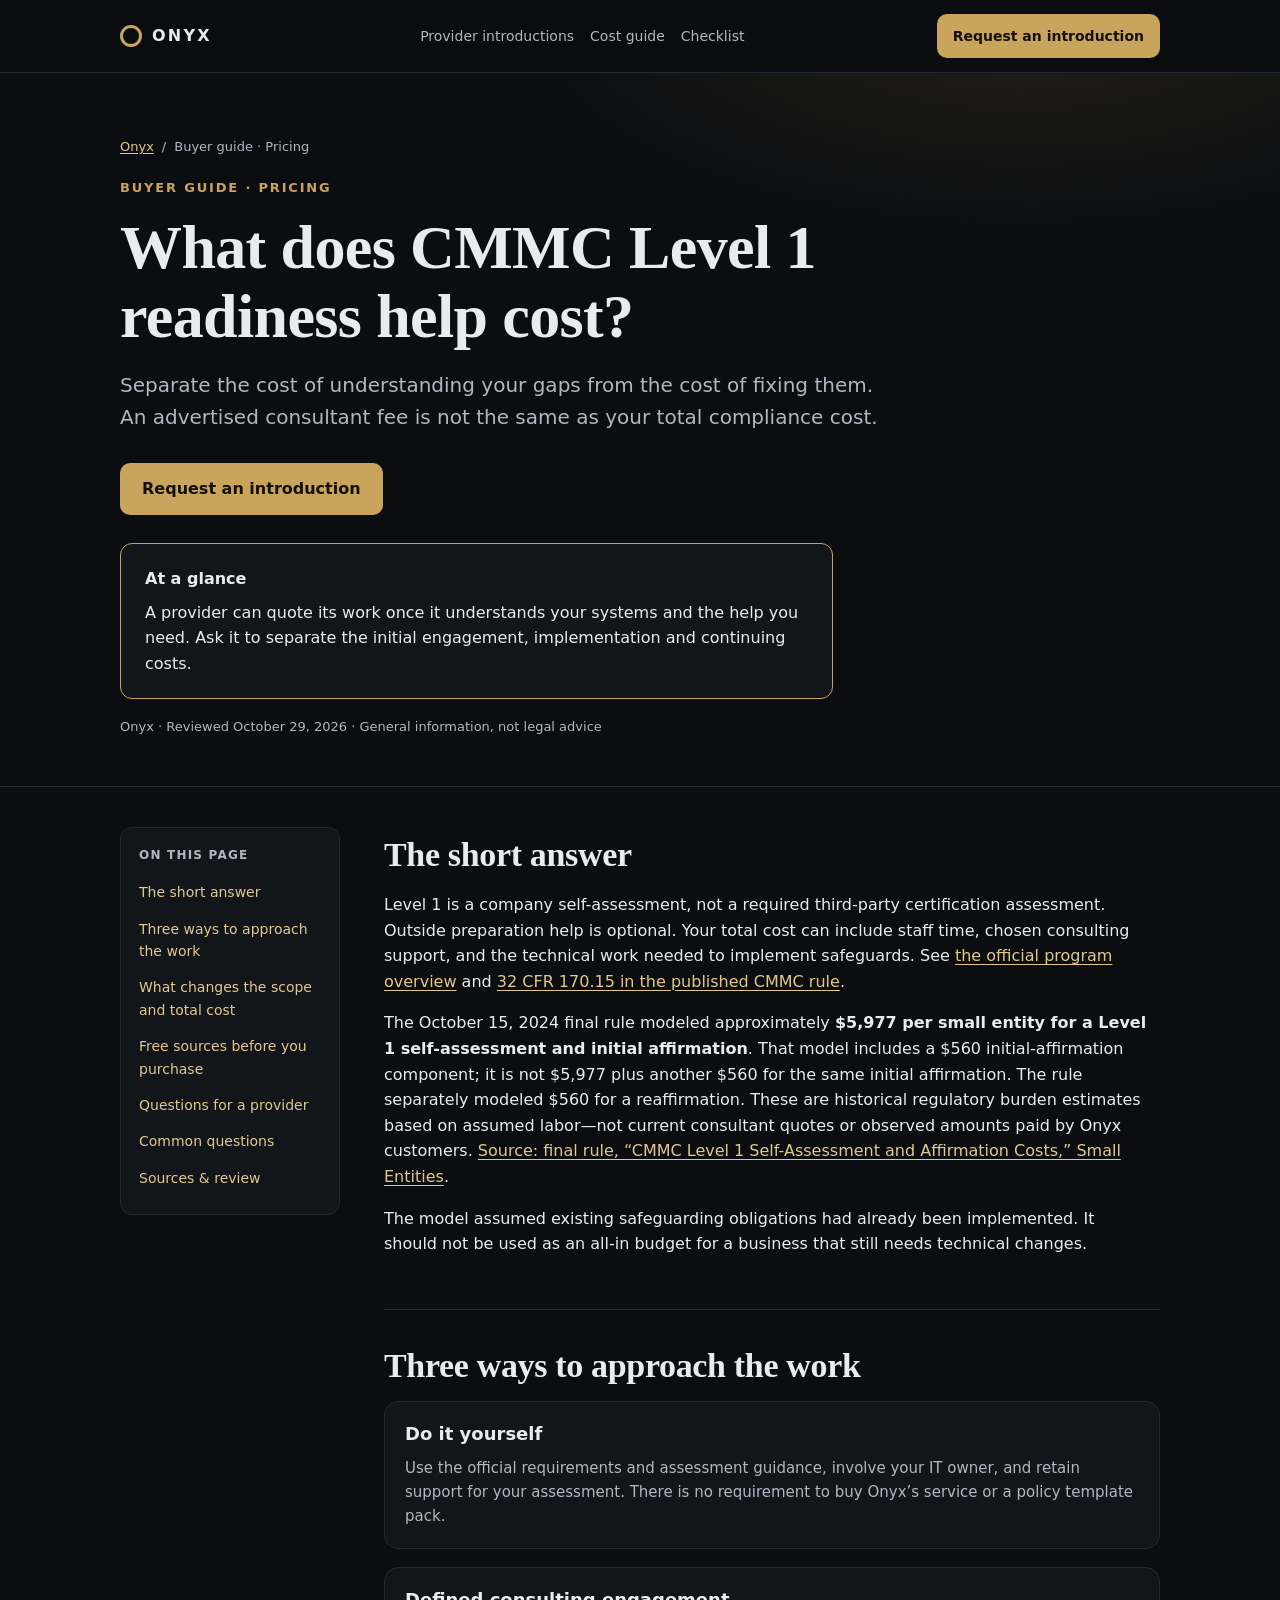
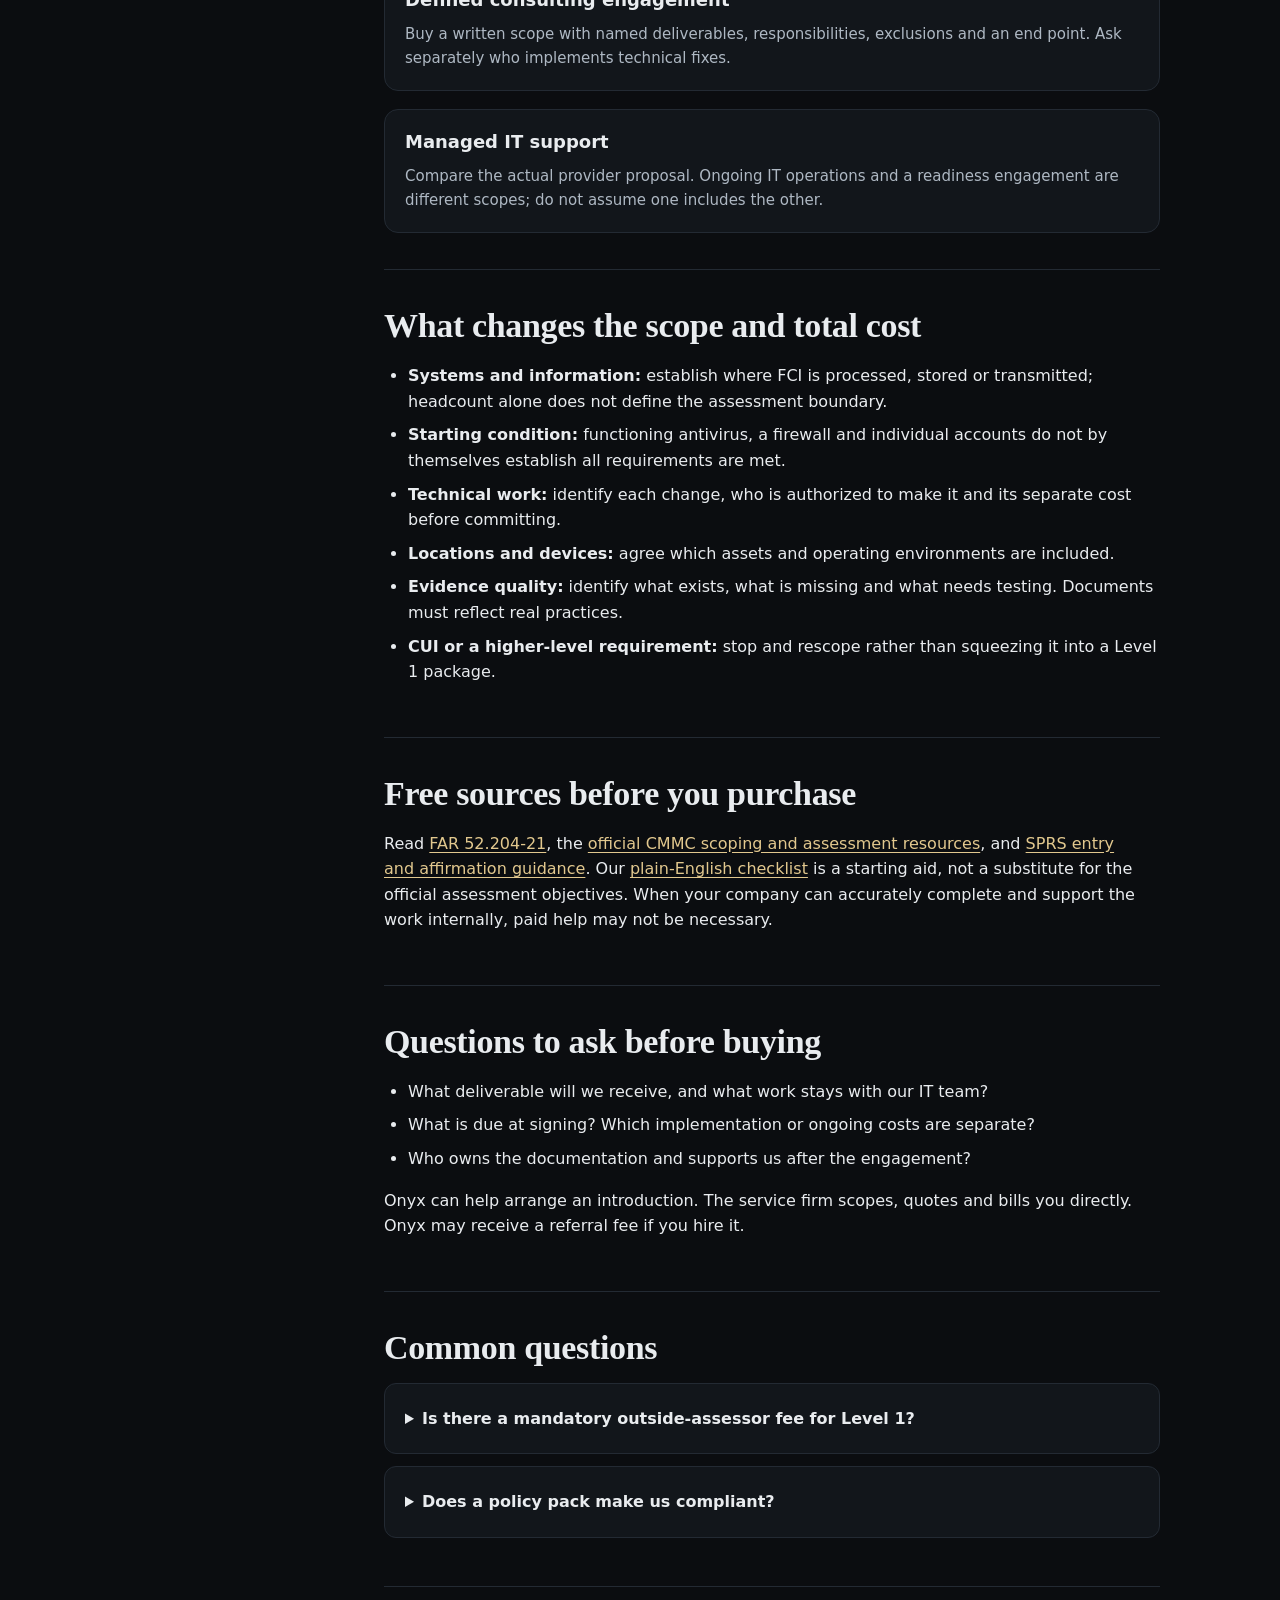
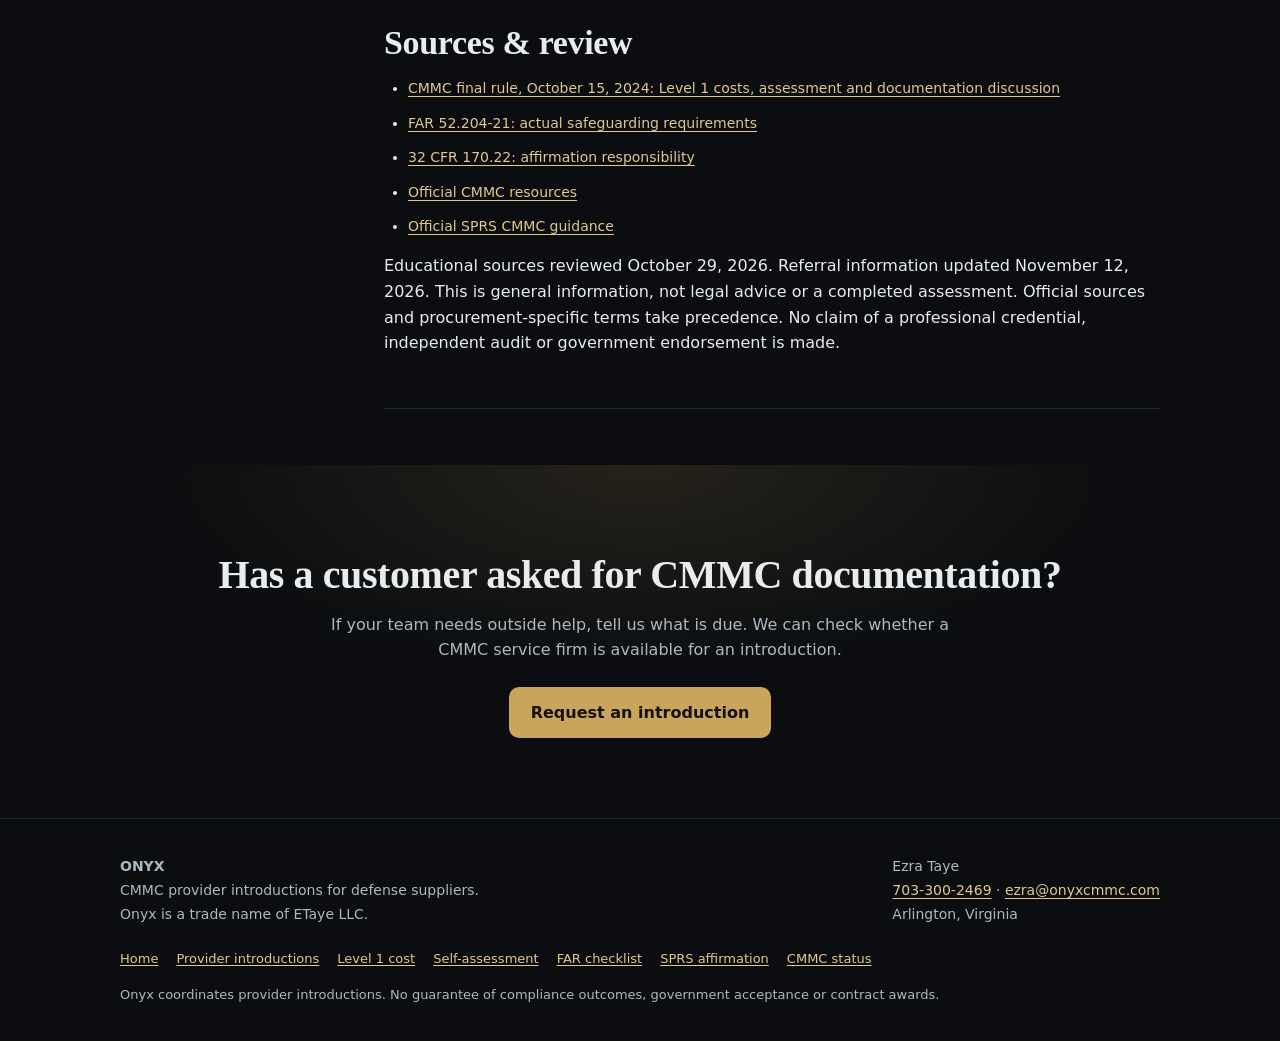
==== commit 7541b1f0: "Describe Onyx as a customer acquisition and referral business for CMMC firms" ====
--- a/cmmc-level-1-cost/index.html
+++ b/cmmc-level-1-cost/index.html
@@ -1,9 +1,9 @@
-<!doctype html>
+<!DOCTYPE html>
 <html lang="en"><head><meta charset="utf-8"><meta name="viewport" content="width=device-width, initial-scale=1">
-<title>CMMC Level 1 Readiness Cost &amp; Fixed Prices | Onyx</title><meta name="description" content="Compare DIY and paid Level 1 help. Onyx: $495 readiness review credited toward $3,500/$4,500 setup, with clear exclusions and an optional $750 annual review."><meta name="robots" content="index,follow"><meta name="referrer" content="strict-origin-when-cross-origin">
-<link rel="canonical" href="https://onyxcmmc.com/cmmc-level-1-cost/"><meta property="og:type" content="article"><meta property="og:title" content="CMMC Level 1 Readiness Cost &amp; Fixed Prices | Onyx"><meta property="og:description" content="Compare DIY and paid Level 1 help. Onyx: $495 readiness review credited toward $3,500/$4,500 setup, with clear exclusions and an optional $750 annual review."><meta property="og:url" content="https://onyxcmmc.com/cmmc-level-1-cost/">
+<title>CMMC Level 1 costs and what to ask a provider | Onyx</title><meta name="description" content="Compare internal staff time, outside consulting and technical changes. Find questions to ask a provider about scope, price and the work your IT team already covers."><meta name="robots" content="index,follow"><meta name="referrer" content="strict-origin-when-cross-origin">
+<link rel="canonical" href="https://onyxcmmc.com/cmmc-level-1-cost/"><meta property="og:type" content="article"><meta property="og:title" content="CMMC Level 1 costs and what to ask a provider | Onyx"><meta property="og:description" content="Compare internal staff time, outside consulting and technical changes. Find questions to ask a provider about scope, price and the work your IT team already covers."><meta property="og:url" content="https://onyxcmmc.com/cmmc-level-1-cost/">
 <link rel="stylesheet" href="/assets/site-polish.css"><script defer src="/assets/referral-request.js"></script>
-<script type="application/ld+json">{"@context": "https://schema.org", "@graph": [{"@type": "WebPage", "@id": "https://onyxcmmc.com/cmmc-level-1-cost/#page", "url": "https://onyxcmmc.com/cmmc-level-1-cost/", "name": "CMMC Level 1 Readiness Cost & Fixed Prices | Onyx", "description": "Compare DIY and paid Level 1 help. Onyx: $495 readiness review credited toward $3,500/$4,500 setup, with clear exclusions and an optional $750 annual review.", "inLanguage": "en-US", "dateModified": "2026-10-29", "publisher": {"@type": "Organization", "name": "Onyx", "url": "https://onyxcmmc.com/"}}, {"@type": "BreadcrumbList", "itemListElement": [{"@type": "ListItem", "position": 1, "name": "Onyx", "item": "https://onyxcmmc.com/"}, {"@type": "ListItem", "position": 2, "name": "What does CMMC Level 1 readiness help cost?", "item": "https://onyxcmmc.com/cmmc-level-1-cost/"}]}]}</script></head>
-<body><a class="skip-link" href="#main">Skip to content</a><header><div class="wrap nav"><a class="logo" href="/" aria-label="Onyx home"><i aria-hidden="true"></i>ONYX</a><nav aria-label="Main navigation"><a href="/readiness-review/">Scope &amp; sample</a><a href="/cmmc-level-1-cost/">Pricing</a><a href="/far-52-204-21-checklist/">Checklist</a></nav><a class="btn" href="https://calendar.app.google/ubBg99S3piYL8Ur68">Book a fit check</a></div></header><main id="main">
-<div class="hero guide-hero"><div class="wrap"><nav class="breadcrumbs" aria-label="Breadcrumb"><a href="/">Onyx</a><span aria-hidden="true">/</span><span>Buyer guide · Pricing</span></nav><div class="eyebrow">Buyer guide · Pricing</div><h1>What does CMMC Level 1 readiness help cost?</h1><p class="lead">Separate the cost of understanding your gaps from the cost of fixing them. An advertised consultant fee is not the same as your total compliance cost.</p><div class="ctas"><a class="btn" href="https://calendar.app.google/ubBg99S3piYL8Ur68">Book a free Fit Call</a><a class="btn ghost" data-onyx-inquiry href="/readiness-review/">Scope, prices &amp; sample</a></div><div class="quick-answer"><strong>At a glance</strong><p>Onyx’s readiness review is $495 and counts toward the setup total—not on top of it. Setup is $3,500 for 1–10 employees or $4,500 for 11–25. Hardware, licenses and technical remediation are separate.</p></div><p class="guide-meta">Onyx · Reviewed October 29, 2026 · General information, not legal advice</p></div></div>
-<div class="wrap guide-layout"><aside class="page-toc"><nav aria-label="On this page"><h2>On this page</h2><a href="#cost-basics">The short answer</a><a href="#options">Three ways to approach the work</a><a href="#cost-drivers">What changes the scope and total cost</a><a href="#free-help">Free sources before you purchase</a><a href="#onyx-pricing">Onyx’s prices and what the credit means</a><a href="#faq">Common questions</a><a href="#sources">Sources &amp; review</a></nav></aside><div class="article-body"><section id="cost-basics" class="guide-section"><h2>The short answer</h2><p>Level 1 is a company self-assessment, not a required third-party certification assessment. Outside preparation help is optional. Your total cost can include staff time, chosen consulting support, and the technical work needed to implement safeguards. See <a href="https://dodcio.defense.gov/CMMC/About/">the official program overview</a> and <a href="https://www.govinfo.gov/content/pkg/FR-2024-10-15/html/2024-22905.htm">32 CFR 170.15 in the published CMMC rule</a>.</p><p>The October 15, 2024 final rule modeled approximately <strong>$5,977 per small entity for a Level 1 self-assessment and initial affirmation</strong>. That model includes a $560 initial-affirmation component; it is not $5,977 plus another $560 for the same initial affirmation. The rule separately modeled $560 for a reaffirmation. These are historical regulatory burden estimates based on assumed labor—not current consultant quotes or observed amounts paid by Onyx customers. <a href="https://www.govinfo.gov/content/pkg/FR-2024-10-15/html/2024-22905.htm">Source: final rule, “CMMC Level 1 Self-Assessment and Affirmation Costs,” Small Entities</a>.</p><p>The model assumed existing safeguarding obligations had already been implemented. It should not be used as an all-in budget for a business that still needs technical changes.</p></section><section id="options" class="guide-section"><h2>Three ways to approach the work</h2><div class="grid g3"><div class="card"><h3>Do it yourself</h3><p>Use the official requirements and assessment guidance, involve your IT owner, and retain support for your assessment. There is no requirement to buy Onyx’s service or a policy template pack.</p></div><div class="card"><h3>Defined consulting engagement</h3><p>Buy a written scope with named deliverables, responsibilities, exclusions and an end point. Ask separately who implements technical fixes.</p></div><div class="card"><h3>Managed IT support</h3><p>Compare the actual provider proposal. Ongoing IT operations and a readiness engagement are different scopes; do not assume one includes the other.</p></div></div></section><section id="cost-drivers" class="guide-section"><h2>What changes the scope and total cost</h2><ul><li><strong>Systems and information:</strong> establish where FCI is processed, stored or transmitted; headcount alone does not define the assessment boundary.</li><li><strong>Starting condition:</strong> functioning antivirus, a firewall and individual accounts do not by themselves establish all requirements are met.</li><li><strong>Technical work:</strong> identify each change, who is authorized to make it and its separate cost before committing.</li><li><strong>Locations and devices:</strong> agree which assets and operating environments are included.</li><li><strong>Evidence quality:</strong> identify what exists, what is missing and what needs testing. Documents must reflect real practices.</li><li><strong>CUI or a higher-level requirement:</strong> stop and rescope rather than squeezing it into a Level 1 package.</li></ul></section><section id="free-help" class="guide-section"><h2>Free sources before you purchase</h2><p>Read <a href="https://www.acquisition.gov/far/52.204-21">FAR 52.204-21</a>, the <a href="https://dodcio.defense.gov/CMMC/Resources-Documentation/">official CMMC scoping and assessment resources</a>, and <a href="https://www.sprs.csd.disa.mil/cmmc.htm">SPRS entry and affirmation guidance</a>. Our <a href="/far-52-204-21-checklist/">plain-English checklist</a> is a starting aid, not a substitute for the official assessment objectives. When your company can accurately complete and support the work internally, paid help may not be necessary.</p></section><section id="onyx-pricing" class="guide-section"><h2>Onyx’s prices and what the credit means</h2><div class="tablewrap" tabindex="0" role="region" aria-label="Onyx prices, horizontally scrollable"><table><caption>Offer prices reviewed October 29, 2026</caption><thead><tr><th scope="col">Service</th><th scope="col">Fee</th><th scope="col">Scope</th></tr></thead><tbody><tr><th scope="row">Readiness review</th><td>$495</td><td>Agreed initial scope review, available-evidence review and written gaps/next steps. Credited in full toward setup.</td></tr><tr><th scope="row">Setup · 1–10 employees</th><td>$3,500 total</td><td>$3,005 remaining after the $495 credit; agreed documentation, evidence organization, gap tracking and process guidance.</td></tr><tr><th scope="row">Setup · 11–25 employees</th><td>$4,500 total</td><td>$4,005 remaining after the $495 credit; same defined service, with scope agreed before kickoff.</td></tr><tr><th scope="row">Optional annual review</th><td>$750/year</td><td>One scoped annual readiness review and affirmation guidance; separately authorized, not automatic renewal or ongoing IT support.</td></tr></tbody></table></div><p>The target for setup is 21 calendar days once agreed payment, required access and inputs are ready. The clock pauses after two business days without a response to a required request. Technical gaps or scope changes need an agreed plan; the target is not a guarantee of a compliance outcome.</p><p>Hardware, software licenses, Level 2/CUI work, ongoing IT support and technical remediation are not included. Additional work requires a separate scope and price. Your company’s senior official makes the affirmation; Onyx does not issue a certification.</p><p><a href="/readiness-review/">See exactly what the review includes and a fictional sample gap summary</a>.</p></section><section id="faq" class="guide-section"><h2>Common questions</h2><div class="faq-section"><details><summary>Is the $495 paid in addition to setup?</summary><p>No. It is credited toward the setup total: $3,005 remains on the $3,500 tier or $4,005 on the $4,500 tier after the review is paid, under the agreed engagement terms.</p></details><details><summary>Is the $750 annual review mandatory?</summary><p>No. It is an optional Onyx service requiring separate authorization. The customer’s ongoing safeguards and applicable assessment/affirmation obligations are separate from buying our renewal.</p></details><details><summary>Is there a mandatory outside-assessor fee for Level 1?</summary><p>No. Level 1 uses self-assessment. You may hire preparation support, but it does not transfer your company’s assessment or affirmation responsibilities.</p></details><details><summary>Does a policy pack make us compliant?</summary><p>No. A policy is not proof of implementation. Onyx’s documentation and evidence-organization work is a service deliverable, not a mandatory government-purchased template or a guarantee of compliance.</p></details></div></section><section id="sources" class="guide-section"><h2>Sources & review</h2><ul class="sources"><li><a href="https://www.govinfo.gov/content/pkg/FR-2024-10-15/html/2024-22905.htm">CMMC final rule, October 15, 2024: Level 1 costs, assessment and documentation discussion</a></li><li><a href="https://www.acquisition.gov/far/52.204-21">FAR 52.204-21: actual safeguarding requirements</a></li><li><a href="https://www.ecfr.gov/current/title-32/subtitle-A/chapter-I/subchapter-G/part-170/subpart-D/section-170.22">32 CFR 170.22: affirmation responsibility</a></li><li><a href="https://dodcio.defense.gov/CMMC/Resources-Documentation/">Official CMMC resources</a></li><li><a href="https://www.sprs.csd.disa.mil/cmmc.htm">Official SPRS CMMC guidance</a></li></ul><p>Sources and offer wording reviewed October 29, 2026 by Onyx. This is general information, not legal advice or a completed assessment. Official sources and procurement-specific terms take precedence. No claim of a professional credential, independent audit or government endorsement is made.</p></section></div></div><section class="cta-band"><div class="wrap"><div class="eyebrow">A defined next step</div><h2>Start with a conversation—not a new IT contract.</h2><p class="sub" style="margin:0 auto 24px">Discuss your situation on a free 20-minute Fit Call. It is not a full assessment. Review the scope and a fictional sample before deciding whether paid help makes sense.</p><div class="ctas"><a class="btn" href="https://calendar.app.google/ubBg99S3piYL8Ur68">Book a free Fit Call</a><a class="btn ghost" data-onyx-inquiry href="/readiness-review/">See scope, prices &amp; sample</a></div></div></section></main><footer><div class="wrap foot"><div><b>ONYX</b><br>CMMC Level 1 readiness for small Virginia defense subcontractors.<br>Onyx is a trade name of ETaye LLC.</div><div>Ezra Taye<br><a href="tel:+17033002469">703-300-2469</a> · <a href="mailto:ezra@onyxcmmc.com">ezra@onyxcmmc.com</a><br>Arlington, Virginia</div></div><nav class="wrap footer-links" aria-label="Guides and service"><a href="/">Home</a><a href="/readiness-review/">Readiness review &amp; sample</a><a href="/cmmc-level-1-cost/">Level 1 cost</a><a href="/cmmc-level-1-self-assessment/">Self-assessment</a><a href="/far-52-204-21-checklist/">FAR checklist</a><a href="/sprs-level-1-affirmation/">SPRS affirmation</a><a href="/cmmc-status-2026/">CMMC status</a></nav><p class="wrap note">Readiness support, not certification or legal advice. No guarantee of compliance outcomes, government acceptance or contract awards.</p></footer></body></html>
+<script type="application/ld+json">{"@context": "https://schema.org", "@graph": [{"@type": "WebPage", "@id": "https://onyxcmmc.com/cmmc-level-1-cost/#page", "url": "https://onyxcmmc.com/cmmc-level-1-cost/", "name": "CMMC Level 1 costs and what to ask a provider | Onyx", "description": "Compare internal staff time, outside consulting and technical changes. Find questions to ask a provider about scope, price and the work your IT team already covers.", "inLanguage": "en-US", "dateModified": "2026-11-12", "publisher": {"@type": "Organization", "sameAs": ["https://www.linkedin.com/company/onyxcmmc/"], "name": "Onyx", "url": "https://onyxcmmc.com/"}}, {"@type": "BreadcrumbList", "itemListElement": [{"@type": "ListItem", "position": 1, "name": "Onyx", "item": "https://onyxcmmc.com/"}, {"@type": "ListItem", "position": 2, "name": "What does CMMC Level 1 readiness help cost?", "item": "https://onyxcmmc.com/cmmc-level-1-cost/"}]}]}</script></head>
+<body><a class="skip-link" href="#main">Skip to content</a><header><div class="wrap nav"><a class="logo" href="/" aria-label="Onyx home"><i aria-hidden="true"></i>ONYX</a><nav aria-label="Main navigation"><a href="/readiness-review/">Provider introductions</a><a href="/cmmc-level-1-cost/">Cost guide</a><a href="/far-52-204-21-checklist/">Checklist</a></nav><a class="btn" href="/readiness-review/#inquiry" data-onyx-inquiry="">Request an introduction</a></div></header><main id="main">
+<div class="hero guide-hero"><div class="wrap"><nav class="breadcrumbs" aria-label="Breadcrumb"><a href="/">Onyx</a><span aria-hidden="true">/</span><span>Buyer guide · Pricing</span></nav><div class="eyebrow">Buyer guide · Pricing</div><h1>What does CMMC Level 1 readiness help cost?</h1><p class="lead">Separate the cost of understanding your gaps from the cost of fixing them. An advertised consultant fee is not the same as your total compliance cost.</p><div class="ctas"><a class="btn" data-onyx-inquiry="" href="/readiness-review/#inquiry">Request an introduction</a></div><div class="quick-answer"><strong>At a glance</strong><p>A provider can quote its work once it understands your systems and the help you need. Ask it to separate the initial engagement, implementation and continuing costs.</p></div><p class="guide-meta">Onyx · Reviewed October 29, 2026 · General information, not legal advice</p></div></div>
+<div class="wrap guide-layout"><aside class="page-toc"><nav aria-label="On this page"><h2>On this page</h2><a href="#cost-basics">The short answer</a><a href="#options">Three ways to approach the work</a><a href="#cost-drivers">What changes the scope and total cost</a><a href="#free-help">Free sources before you purchase</a><a href="#onyx-pricing">Questions for a provider</a><a href="#faq">Common questions</a><a href="#sources">Sources &amp; review</a></nav></aside><div class="article-body"><section id="cost-basics" class="guide-section"><h2>The short answer</h2><p>Level 1 is a company self-assessment, not a required third-party certification assessment. Outside preparation help is optional. Your total cost can include staff time, chosen consulting support, and the technical work needed to implement safeguards. See <a href="https://dodcio.defense.gov/CMMC/About/">the official program overview</a> and <a href="https://www.govinfo.gov/content/pkg/FR-2024-10-15/html/2024-22905.htm">32 CFR 170.15 in the published CMMC rule</a>.</p><p>The October 15, 2024 final rule modeled approximately <strong>$5,977 per small entity for a Level 1 self-assessment and initial affirmation</strong>. That model includes a $560 initial-affirmation component; it is not $5,977 plus another $560 for the same initial affirmation. The rule separately modeled $560 for a reaffirmation. These are historical regulatory burden estimates based on assumed labor—not current consultant quotes or observed amounts paid by Onyx customers. <a href="https://www.govinfo.gov/content/pkg/FR-2024-10-15/html/2024-22905.htm">Source: final rule, “CMMC Level 1 Self-Assessment and Affirmation Costs,” Small Entities</a>.</p><p>The model assumed existing safeguarding obligations had already been implemented. It should not be used as an all-in budget for a business that still needs technical changes.</p></section><section id="options" class="guide-section"><h2>Three ways to approach the work</h2><div class="grid g3"><div class="card"><h3>Do it yourself</h3><p>Use the official requirements and assessment guidance, involve your IT owner, and retain support for your assessment. There is no requirement to buy Onyx’s service or a policy template pack.</p></div><div class="card"><h3>Defined consulting engagement</h3><p>Buy a written scope with named deliverables, responsibilities, exclusions and an end point. Ask separately who implements technical fixes.</p></div><div class="card"><h3>Managed IT support</h3><p>Compare the actual provider proposal. Ongoing IT operations and a readiness engagement are different scopes; do not assume one includes the other.</p></div></div></section><section id="cost-drivers" class="guide-section"><h2>What changes the scope and total cost</h2><ul><li><strong>Systems and information:</strong> establish where FCI is processed, stored or transmitted; headcount alone does not define the assessment boundary.</li><li><strong>Starting condition:</strong> functioning antivirus, a firewall and individual accounts do not by themselves establish all requirements are met.</li><li><strong>Technical work:</strong> identify each change, who is authorized to make it and its separate cost before committing.</li><li><strong>Locations and devices:</strong> agree which assets and operating environments are included.</li><li><strong>Evidence quality:</strong> identify what exists, what is missing and what needs testing. Documents must reflect real practices.</li><li><strong>CUI or a higher-level requirement:</strong> stop and rescope rather than squeezing it into a Level 1 package.</li></ul></section><section id="free-help" class="guide-section"><h2>Free sources before you purchase</h2><p>Read <a href="https://www.acquisition.gov/far/52.204-21">FAR 52.204-21</a>, the <a href="https://dodcio.defense.gov/CMMC/Resources-Documentation/">official CMMC scoping and assessment resources</a>, and <a href="https://www.sprs.csd.disa.mil/cmmc.htm">SPRS entry and affirmation guidance</a>. Our <a href="/far-52-204-21-checklist/">plain-English checklist</a> is a starting aid, not a substitute for the official assessment objectives. When your company can accurately complete and support the work internally, paid help may not be necessary.</p></section><section id="onyx-pricing" class="guide-section"><h2>Questions to ask before buying</h2><ul><li>What deliverable will we receive, and what work stays with our IT team?</li><li>What is due at signing? Which implementation or ongoing costs are separate?</li><li>Who owns the documentation and supports us after the engagement?</li></ul><p>Onyx can help arrange an introduction. The service firm scopes, quotes and bills you directly. Onyx may receive a referral fee if you hire it.</p></section><section id="faq" class="guide-section"><h2>Common questions</h2><div class="faq-section"><details><summary>Is there a mandatory outside-assessor fee for Level 1?</summary><p>No. Level 1 uses self-assessment. You may hire preparation support, but it does not transfer your company’s assessment or affirmation responsibilities.</p></details><details><summary>Does a policy pack make us compliant?</summary><p>A policy alone does not demonstrate implementation. Ask the provider what evidence its proposed scope will help your team prepare.</p></details></div></section><section id="sources" class="guide-section"><h2>Sources &amp; review</h2><ul class="sources"><li><a href="https://www.govinfo.gov/content/pkg/FR-2024-10-15/html/2024-22905.htm">CMMC final rule, October 15, 2024: Level 1 costs, assessment and documentation discussion</a></li><li><a href="https://www.acquisition.gov/far/52.204-21">FAR 52.204-21: actual safeguarding requirements</a></li><li><a href="https://www.ecfr.gov/current/title-32/subtitle-A/chapter-I/subchapter-G/part-170/subpart-D/section-170.22">32 CFR 170.22: affirmation responsibility</a></li><li><a href="https://dodcio.defense.gov/CMMC/Resources-Documentation/">Official CMMC resources</a></li><li><a href="https://www.sprs.csd.disa.mil/cmmc.htm">Official SPRS CMMC guidance</a></li></ul><p>Educational sources reviewed October 29, 2026. Referral information updated November 12, 2026. This is general information, not legal advice or a completed assessment. Official sources and procurement-specific terms take precedence. No claim of a professional credential, independent audit or government endorsement is made.</p></section></div></div><section class="cta-band"><div class="wrap"><h2>Has a customer asked for CMMC documentation?</h2><p class="sub" style="margin:0 auto 24px">If your team needs outside help, tell us what is due. We can check whether a CMMC service firm is available for an introduction.</p><div class="ctas"><a class="btn" data-onyx-inquiry="" href="/readiness-review/#inquiry">Request an introduction</a></div></div></section></main><footer><div class="wrap foot"><div><b>ONYX</b><br>CMMC provider introductions for defense suppliers.<br>Onyx is a trade name of ETaye LLC.</div><div>Ezra Taye<br><a href="tel:+17033002469">703-300-2469</a> · <a href="mailto:ezra@onyxcmmc.com">ezra@onyxcmmc.com</a><br>Arlington, Virginia</div></div><nav class="wrap footer-links" aria-label="Guides and service"><a href="/">Home</a><a href="/readiness-review/">Provider introductions</a><a href="/cmmc-level-1-cost/">Level 1 cost</a><a href="/cmmc-level-1-self-assessment/">Self-assessment</a><a href="/far-52-204-21-checklist/">FAR checklist</a><a href="/sprs-level-1-affirmation/">SPRS affirmation</a><a href="/cmmc-status-2026/">CMMC status</a></nav><p class="wrap note">Onyx coordinates provider introductions. No guarantee of compliance outcomes, government acceptance or contract awards.</p></footer></body></html>
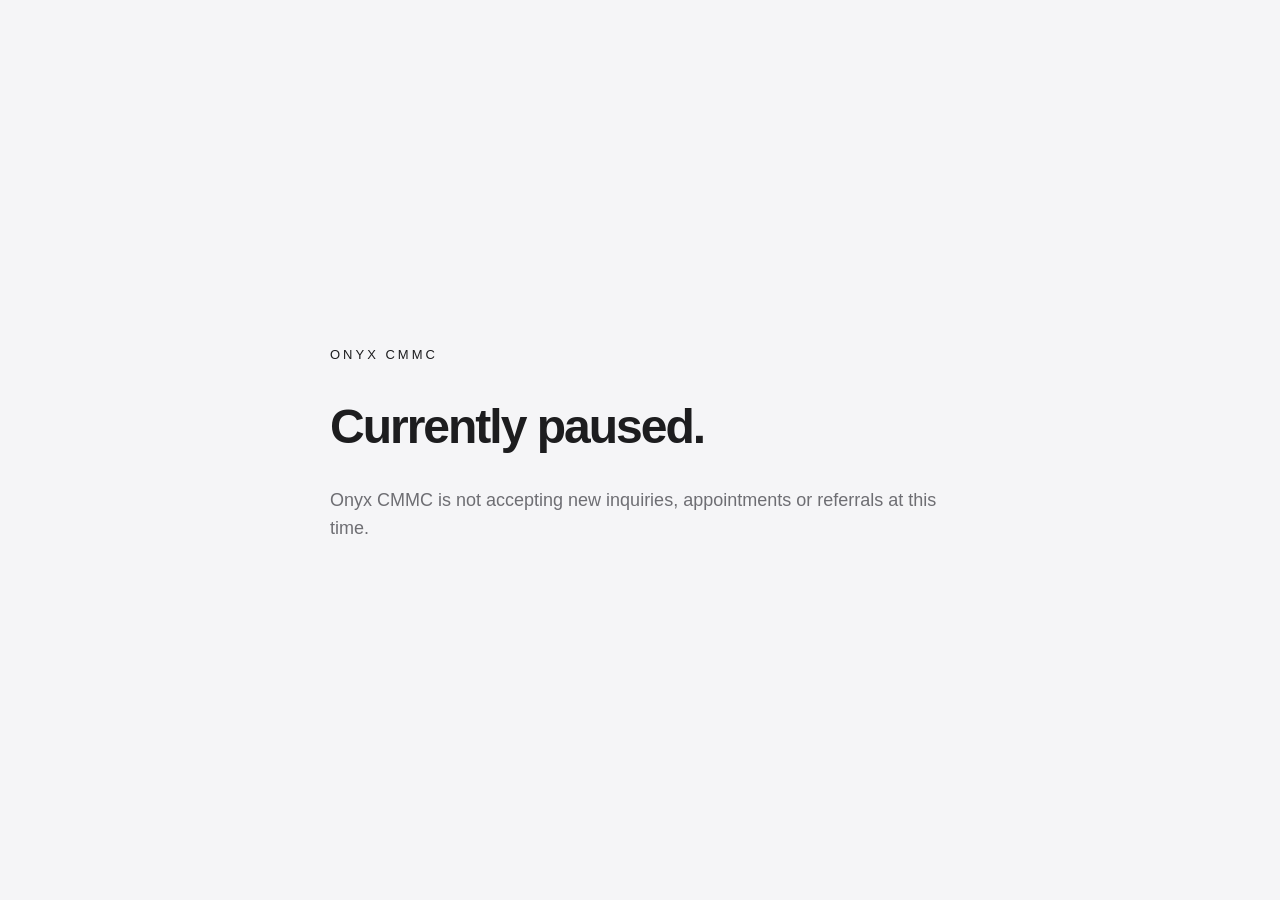
==== commit 56d8a593: "Park Onyx CMMC and disable public inquiry links per owner request" ====
--- a/cmmc-level-1-cost/index.html
+++ b/cmmc-level-1-cost/index.html
@@ -1,9 +1 @@
-<!DOCTYPE html>
-<html lang="en"><head><meta charset="utf-8"><meta name="viewport" content="width=device-width, initial-scale=1">
-<title>CMMC Level 1 costs and what to ask a provider | Onyx</title><meta name="description" content="Compare internal staff time, outside consulting and technical changes. Find questions to ask a provider about scope, price and the work your IT team already covers."><meta name="robots" content="index,follow"><meta name="referrer" content="strict-origin-when-cross-origin">
-<link rel="canonical" href="https://onyxcmmc.com/cmmc-level-1-cost/"><meta property="og:type" content="article"><meta property="og:title" content="CMMC Level 1 costs and what to ask a provider | Onyx"><meta property="og:description" content="Compare internal staff time, outside consulting and technical changes. Find questions to ask a provider about scope, price and the work your IT team already covers."><meta property="og:url" content="https://onyxcmmc.com/cmmc-level-1-cost/">
-<link rel="stylesheet" href="/assets/site-polish.css"><script defer src="/assets/referral-request.js"></script>
-<script type="application/ld+json">{"@context": "https://schema.org", "@graph": [{"@type": "WebPage", "@id": "https://onyxcmmc.com/cmmc-level-1-cost/#page", "url": "https://onyxcmmc.com/cmmc-level-1-cost/", "name": "CMMC Level 1 costs and what to ask a provider | Onyx", "description": "Compare internal staff time, outside consulting and technical changes. Find questions to ask a provider about scope, price and the work your IT team already covers.", "inLanguage": "en-US", "dateModified": "2026-11-12", "publisher": {"@type": "Organization", "sameAs": ["https://www.linkedin.com/company/onyxcmmc/"], "name": "Onyx", "url": "https://onyxcmmc.com/"}}, {"@type": "BreadcrumbList", "itemListElement": [{"@type": "ListItem", "position": 1, "name": "Onyx", "item": "https://onyxcmmc.com/"}, {"@type": "ListItem", "position": 2, "name": "What does CMMC Level 1 readiness help cost?", "item": "https://onyxcmmc.com/cmmc-level-1-cost/"}]}]}</script></head>
-<body><a class="skip-link" href="#main">Skip to content</a><header><div class="wrap nav"><a class="logo" href="/" aria-label="Onyx home"><i aria-hidden="true"></i>ONYX</a><nav aria-label="Main navigation"><a href="/readiness-review/">Provider introductions</a><a href="/cmmc-level-1-cost/">Cost guide</a><a href="/far-52-204-21-checklist/">Checklist</a></nav><a class="btn" href="/readiness-review/#inquiry" data-onyx-inquiry="">Request an introduction</a></div></header><main id="main">
-<div class="hero guide-hero"><div class="wrap"><nav class="breadcrumbs" aria-label="Breadcrumb"><a href="/">Onyx</a><span aria-hidden="true">/</span><span>Buyer guide · Pricing</span></nav><div class="eyebrow">Buyer guide · Pricing</div><h1>What does CMMC Level 1 readiness help cost?</h1><p class="lead">Separate the cost of understanding your gaps from the cost of fixing them. An advertised consultant fee is not the same as your total compliance cost.</p><div class="ctas"><a class="btn" data-onyx-inquiry="" href="/readiness-review/#inquiry">Request an introduction</a></div><div class="quick-answer"><strong>At a glance</strong><p>A provider can quote its work once it understands your systems and the help you need. Ask it to separate the initial engagement, implementation and continuing costs.</p></div><p class="guide-meta">Onyx · Reviewed October 29, 2026 · General information, not legal advice</p></div></div>
-<div class="wrap guide-layout"><aside class="page-toc"><nav aria-label="On this page"><h2>On this page</h2><a href="#cost-basics">The short answer</a><a href="#options">Three ways to approach the work</a><a href="#cost-drivers">What changes the scope and total cost</a><a href="#free-help">Free sources before you purchase</a><a href="#onyx-pricing">Questions for a provider</a><a href="#faq">Common questions</a><a href="#sources">Sources &amp; review</a></nav></aside><div class="article-body"><section id="cost-basics" class="guide-section"><h2>The short answer</h2><p>Level 1 is a company self-assessment, not a required third-party certification assessment. Outside preparation help is optional. Your total cost can include staff time, chosen consulting support, and the technical work needed to implement safeguards. See <a href="https://dodcio.defense.gov/CMMC/About/">the official program overview</a> and <a href="https://www.govinfo.gov/content/pkg/FR-2024-10-15/html/2024-22905.htm">32 CFR 170.15 in the published CMMC rule</a>.</p><p>The October 15, 2024 final rule modeled approximately <strong>$5,977 per small entity for a Level 1 self-assessment and initial affirmation</strong>. That model includes a $560 initial-affirmation component; it is not $5,977 plus another $560 for the same initial affirmation. The rule separately modeled $560 for a reaffirmation. These are historical regulatory burden estimates based on assumed labor—not current consultant quotes or observed amounts paid by Onyx customers. <a href="https://www.govinfo.gov/content/pkg/FR-2024-10-15/html/2024-22905.htm">Source: final rule, “CMMC Level 1 Self-Assessment and Affirmation Costs,” Small Entities</a>.</p><p>The model assumed existing safeguarding obligations had already been implemented. It should not be used as an all-in budget for a business that still needs technical changes.</p></section><section id="options" class="guide-section"><h2>Three ways to approach the work</h2><div class="grid g3"><div class="card"><h3>Do it yourself</h3><p>Use the official requirements and assessment guidance, involve your IT owner, and retain support for your assessment. There is no requirement to buy Onyx’s service or a policy template pack.</p></div><div class="card"><h3>Defined consulting engagement</h3><p>Buy a written scope with named deliverables, responsibilities, exclusions and an end point. Ask separately who implements technical fixes.</p></div><div class="card"><h3>Managed IT support</h3><p>Compare the actual provider proposal. Ongoing IT operations and a readiness engagement are different scopes; do not assume one includes the other.</p></div></div></section><section id="cost-drivers" class="guide-section"><h2>What changes the scope and total cost</h2><ul><li><strong>Systems and information:</strong> establish where FCI is processed, stored or transmitted; headcount alone does not define the assessment boundary.</li><li><strong>Starting condition:</strong> functioning antivirus, a firewall and individual accounts do not by themselves establish all requirements are met.</li><li><strong>Technical work:</strong> identify each change, who is authorized to make it and its separate cost before committing.</li><li><strong>Locations and devices:</strong> agree which assets and operating environments are included.</li><li><strong>Evidence quality:</strong> identify what exists, what is missing and what needs testing. Documents must reflect real practices.</li><li><strong>CUI or a higher-level requirement:</strong> stop and rescope rather than squeezing it into a Level 1 package.</li></ul></section><section id="free-help" class="guide-section"><h2>Free sources before you purchase</h2><p>Read <a href="https://www.acquisition.gov/far/52.204-21">FAR 52.204-21</a>, the <a href="https://dodcio.defense.gov/CMMC/Resources-Documentation/">official CMMC scoping and assessment resources</a>, and <a href="https://www.sprs.csd.disa.mil/cmmc.htm">SPRS entry and affirmation guidance</a>. Our <a href="/far-52-204-21-checklist/">plain-English checklist</a> is a starting aid, not a substitute for the official assessment objectives. When your company can accurately complete and support the work internally, paid help may not be necessary.</p></section><section id="onyx-pricing" class="guide-section"><h2>Questions to ask before buying</h2><ul><li>What deliverable will we receive, and what work stays with our IT team?</li><li>What is due at signing? Which implementation or ongoing costs are separate?</li><li>Who owns the documentation and supports us after the engagement?</li></ul><p>Onyx can help arrange an introduction. The service firm scopes, quotes and bills you directly. Onyx may receive a referral fee if you hire it.</p></section><section id="faq" class="guide-section"><h2>Common questions</h2><div class="faq-section"><details><summary>Is there a mandatory outside-assessor fee for Level 1?</summary><p>No. Level 1 uses self-assessment. You may hire preparation support, but it does not transfer your company’s assessment or affirmation responsibilities.</p></details><details><summary>Does a policy pack make us compliant?</summary><p>A policy alone does not demonstrate implementation. Ask the provider what evidence its proposed scope will help your team prepare.</p></details></div></section><section id="sources" class="guide-section"><h2>Sources &amp; review</h2><ul class="sources"><li><a href="https://www.govinfo.gov/content/pkg/FR-2024-10-15/html/2024-22905.htm">CMMC final rule, October 15, 2024: Level 1 costs, assessment and documentation discussion</a></li><li><a href="https://www.acquisition.gov/far/52.204-21">FAR 52.204-21: actual safeguarding requirements</a></li><li><a href="https://www.ecfr.gov/current/title-32/subtitle-A/chapter-I/subchapter-G/part-170/subpart-D/section-170.22">32 CFR 170.22: affirmation responsibility</a></li><li><a href="https://dodcio.defense.gov/CMMC/Resources-Documentation/">Official CMMC resources</a></li><li><a href="https://www.sprs.csd.disa.mil/cmmc.htm">Official SPRS CMMC guidance</a></li></ul><p>Educational sources reviewed October 29, 2026. Referral information updated November 12, 2026. This is general information, not legal advice or a completed assessment. Official sources and procurement-specific terms take precedence. No claim of a professional credential, independent audit or government endorsement is made.</p></section></div></div><section class="cta-band"><div class="wrap"><h2>Has a customer asked for CMMC documentation?</h2><p class="sub" style="margin:0 auto 24px">If your team needs outside help, tell us what is due. We can check whether a CMMC service firm is available for an introduction.</p><div class="ctas"><a class="btn" data-onyx-inquiry="" href="/readiness-review/#inquiry">Request an introduction</a></div></div></section></main><footer><div class="wrap foot"><div><b>ONYX</b><br>CMMC provider introductions for defense suppliers.<br>Onyx is a trade name of ETaye LLC.</div><div>Ezra Taye<br><a href="tel:+17033002469">703-300-2469</a> · <a href="mailto:ezra@onyxcmmc.com">ezra@onyxcmmc.com</a><br>Arlington, Virginia</div></div><nav class="wrap footer-links" aria-label="Guides and service"><a href="/">Home</a><a href="/readiness-review/">Provider introductions</a><a href="/cmmc-level-1-cost/">Level 1 cost</a><a href="/cmmc-level-1-self-assessment/">Self-assessment</a><a href="/far-52-204-21-checklist/">FAR checklist</a><a href="/sprs-level-1-affirmation/">SPRS affirmation</a><a href="/cmmc-status-2026/">CMMC status</a></nav><p class="wrap note">Onyx coordinates provider introductions. No guarantee of compliance outcomes, government acceptance or contract awards.</p></footer></body></html>
+<!doctype html><html lang="en"><head><meta charset="utf-8"><meta name="viewport" content="width=device-width,initial-scale=1"><meta name="robots" content="noindex,follow"><title>Onyx CMMC — Paused</title><style>body{margin:0;background:#f5f5f7;color:#1d1d1f;font:18px/1.6 -apple-system,BlinkMacSystemFont,Segoe UI,sans-serif;display:grid;min-height:100vh;place-items:center}main{max-width:620px;padding:48px 24px}p{color:#6e6e73}h1{font-size:48px;line-height:1.12;letter-spacing:-2px}small{letter-spacing:3px;font-size:13px}</style></head><body><main><small>ONYX CMMC</small><h1>Currently paused.</h1><p>Onyx CMMC is not accepting new inquiries, appointments or referrals at this time.</p></main></body></html>
